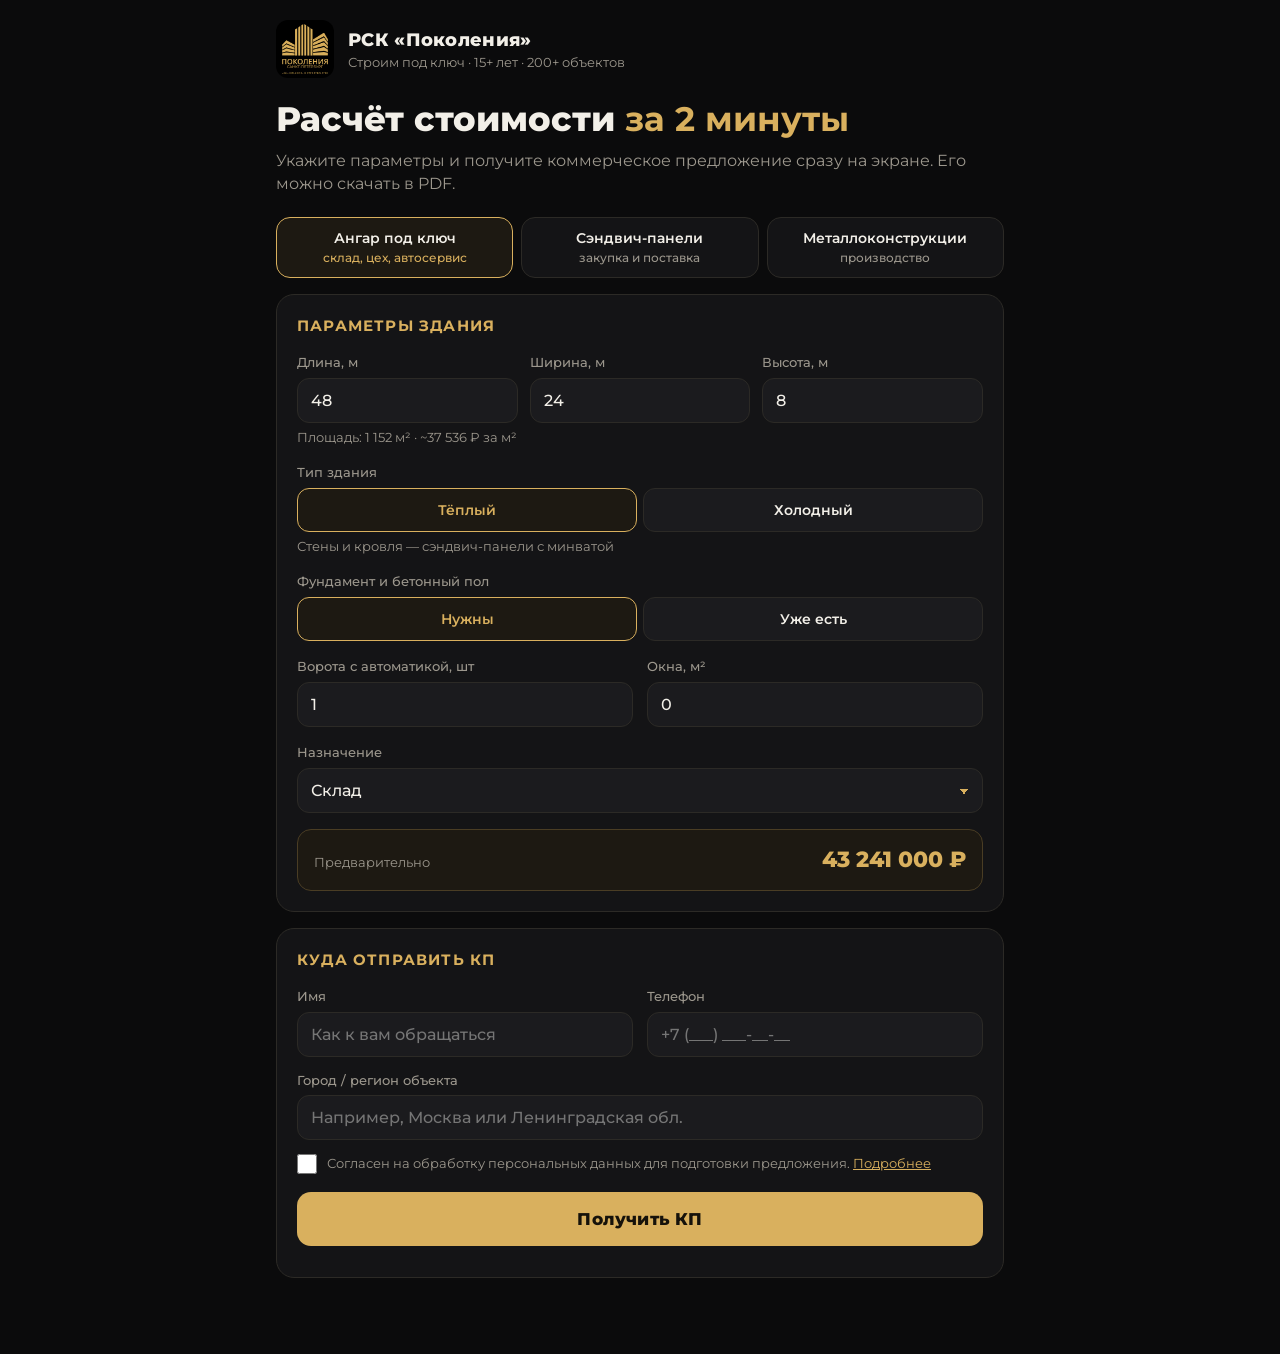
==== kp/index.html @ 0e351827 "Add instant quote calculator (hangars, sandwich panels, steel) with Google Sheets lead capture Co-Au" ====
<!doctype html>
<html lang="ru">
<head>
<meta charset="utf-8">
<meta name="viewport" content="width=device-width, initial-scale=1">
<title>Расчёт стоимости — РСК «Поколения»</title>
<meta name="description" content="Ангары под ключ, сэндвич-панели, металлоконструкции. Коммерческое предложение за 2 минуты.">
<link rel="preconnect" href="https://fonts.googleapis.com">
<link rel="preconnect" href="https://fonts.gstatic.com" crossorigin>
<link href="https://fonts.googleapis.com/css2?family=Montserrat:wght@400;500;600;700;800&display=swap" rel="stylesheet">
<script>
// ===== НАСТРОЙКИ =====
// Ссылка на веб-приложение Apps Script (…/exec). Цены ниже — запасные:
// основные берутся из листа «Цены» в Google Таблице, меняйте их там.
const SCRIPT_URL = '';

const COMPANY = {
  name: 'РСК «Поколения»',
  phone: '+7 981 908-22-97',
  phoneHref: 'tel:+79819082297',
  email: 'rsk-47@bk.ru',
  telegram: 'https://t.me/spbpokoleniya',
  instagram: 'https://instagram.com/prorab.artem'
};

// Запасные цены (если таблица недоступна). Ключи совпадают с листом «Цены».
const DEFAULT_PRICES = {
  // --- Ангар под ключ (основа — КП №192, склад 1440 м², Москва) ---
  angar_proekt_fix: 250000,        // проект: фиксированная часть, ₽
  angar_proekt_m2: 450,            // проект: за м² площади, ₽
  angar_fund_pol_m2: 11600,        // фундамент + плита пола 200 мм, ₽/м²
  angar_metall_t: 175000,          // металлокаркас: металл + изготовление + доставка, ₽/т
  angar_metall_kg_baza: 30,        // расход металла: база, кг/м²
  angar_metall_kg_prolet: 0.8,     // + кг/м² за каждый метр пролёта
  angar_metall_kg_vysota: 1.5,     // + кг/м² за каждый метр высоты выше 6 м
  angar_panel_stena_m2: 4100,      // стеновые сэндвич-панели 120 мм с фасонкой, ₽/м²
  angar_panel_krovlya_m2: 4500,    // кровельные сэндвич-панели 150 мм, водосток, снегозадержание, ₽/м²
  angar_proflist_m2: 1600,         // холодный ангар: профлист с фасонкой, ₽/м²
  angar_montazh_t: 70000,          // монтаж каркаса с техникой, ₽/т
  angar_montazh_panel_m2: 1700,    // монтаж сэндвич-панелей, ₽/м²
  angar_montazh_proflist_m2: 900,  // монтаж профлиста, ₽/м²
  angar_vorota_sht: 350000,        // секционные ворота 3×3,5 м с автоматикой, ₽/шт
  angar_okna_m2: 18000,            // окна ПВХ, ₽/м²
  // --- Сэндвич-панели (минвата), ₽/м² по толщине ---
  panel_50: 2700, panel_80: 2950, panel_100: 3150, panel_120: 3350,
  panel_150: 3700, panel_200: 4300, panel_250: 4900,
  panel_krovlya_dop: 350,          // надбавка за кровельную панель, ₽/м²
  panel_fason_proc: 12,            // фасонные элементы, % от суммы панелей
  // --- Металлоконструкции, ₽/т (металл + изготовление + грунт) ---
  mk_karkas: 165000, mk_fermy: 175000, mk_kolonny: 160000,
  mk_lestnicy: 230000, mk_navesy: 185000, mk_nestandart: 200000,
  mk_kmd_t: 9000,                  // разработка КМД, если нет чертежей, ₽/т
  mk_emal_t: 15000,                // грунт + эмаль, ₽/т
  mk_cink_t: 45000,                // горячее цинкование, ₽/т
  mk_montazh_t: 70000,             // монтаж, ₽/т
  // --- Общее ---
  kp_srok_dney: 10,                // сколько дней действует КП
  nds_tekst: 'Цены указаны без НДС'
};
</script>
<style>
:root{
  --bg:#0b0b0c; --card:#141416; --card2:#1b1b1e; --line:#2c2a26;
  --gold:#D9B05E; --gold2:#b8924a; --txt:#f2efe8; --mut:#9c978d; --err:#ff7b6b;
}
*{box-sizing:border-box}
html,body{margin:0}
body{background:var(--bg);color:var(--txt);font-family:Montserrat,system-ui,sans-serif;font-size:16px;line-height:1.45;-webkit-font-smoothing:antialiased}
.wrap{max-width:760px;margin:0 auto;padding:20px 16px 60px}
header{display:flex;align-items:center;gap:14px;margin-bottom:22px}
header img{width:58px;height:58px;border-radius:12px;object-fit:cover}
header .t1{font-weight:800;font-size:18px;letter-spacing:.3px}
header .t2{color:var(--mut);font-size:13px}
h1{font-size:clamp(24px,5.4vw,34px);line-height:1.15;margin:6px 0 10px;font-weight:800}
h1 b{color:var(--gold)}
.lead{color:var(--mut);margin:0 0 22px}
.tabs{display:grid;grid-template-columns:repeat(3,1fr);gap:8px;margin-bottom:16px}
.tab{background:var(--card);border:1.5px solid var(--line);color:var(--txt);border-radius:14px;padding:12px 8px;font:600 14px Montserrat,sans-serif;cursor:pointer;text-align:center;line-height:1.25}
.tab small{display:block;color:var(--mut);font-weight:500;font-size:11.5px;margin-top:3px}
.tab.on{border-color:var(--gold);background:#1d1912}
.tab.on small{color:var(--gold)}
.card{background:var(--card);border:1px solid var(--line);border-radius:18px;padding:20px;margin-bottom:16px}
.card h2{font-size:15px;text-transform:uppercase;letter-spacing:1.2px;color:var(--gold);margin:0 0 16px;font-weight:700}
.grid{display:grid;grid-template-columns:1fr 1fr;gap:14px}
.grid3{display:grid;grid-template-columns:1fr 1fr 1fr;gap:12px}
@media(max-width:560px){.grid{grid-template-columns:1fr}.grid3{grid-template-columns:1fr 1fr 1fr;gap:8px}.tab{font-size:13px;padding:10px 4px}}
label.f{display:block;font-size:13px;color:var(--mut);margin-bottom:6px;font-weight:500}
input[type=text],input[type=tel],input[type=number],select{width:100%;background:var(--card2);border:1.5px solid var(--line);color:var(--txt);border-radius:12px;padding:12px 13px;font:500 16px Montserrat,sans-serif;outline:none;-webkit-appearance:none;appearance:none}
select{background-image:linear-gradient(45deg,transparent 50%,var(--gold) 50%),linear-gradient(135deg,var(--gold) 50%,transparent 50%);background-position:calc(100% - 18px) 52%,calc(100% - 13px) 52%;background-size:5px 5px;background-repeat:no-repeat;padding-right:34px}
input:focus,select:focus{border-color:var(--gold)}
input.bad{border-color:var(--err)}
.seg{display:flex;gap:6px;flex-wrap:wrap}
.seg label{flex:1 1 0;min-width:0}
.seg input{display:none}
.seg span{display:block;text-align:center;padding:11px 6px;border-radius:12px;background:var(--card2);border:1.5px solid var(--line);font-size:14px;font-weight:600;cursor:pointer;white-space:nowrap}
.seg input:checked+span{border-color:var(--gold);color:var(--gold);background:#1d1912}
.hint{font-size:12.5px;color:var(--mut);margin-top:6px}
.live{display:flex;justify-content:space-between;align-items:baseline;gap:10px;background:#1d1912;border:1px solid #4a3d24;border-radius:14px;padding:14px 16px;margin-top:16px}
.live .l{color:var(--mut);font-size:13px}
.live .v{color:var(--gold);font-weight:800;font-size:22px;white-space:nowrap}
.check{display:flex;gap:10px;align-items:flex-start;font-size:13px;color:var(--mut);margin-top:14px;cursor:pointer}
.check input{width:20px;height:20px;accent-color:var(--gold);flex:none;margin:0}
.check a{color:var(--gold)}
.btn{display:block;width:100%;border:0;border-radius:14px;padding:17px;font:800 17px Montserrat,sans-serif;cursor:pointer;background:var(--gold);color:#16120a;margin-top:18px;letter-spacing:.2px}
.btn:active{transform:translateY(1px)}
.btn.ghost{background:transparent;color:var(--gold);border:1.5px solid var(--gold);font-size:15px;padding:14px}
.err{color:var(--err);font-size:13px;margin-top:10px;min-height:1px}
.hp{position:absolute;left:-5000px;opacity:0}
.policy{font-size:12.5px;color:var(--mut);background:var(--card2);border-radius:12px;padding:12px;margin-top:10px}
.hidden{display:none!important}

/* ---------- КП (документ) ---------- */
#result .actions{display:grid;grid-template-columns:1fr 1fr;gap:10px;margin:16px 0}
#result .actions .btn{margin:0}
.ok{background:#14201a;border:1px solid #2d5a3f;color:#bfe8cf;border-radius:14px;padding:14px 16px;font-size:14px;margin-bottom:16px}
.doc{background:#fff;color:#1b1b1b;border-radius:16px;padding:26px 24px;font-size:13.5px}
.doc .top{display:flex;justify-content:space-between;gap:12px;align-items:flex-start;border-bottom:3px solid var(--gold);padding-bottom:14px;margin-bottom:16px}
.doc .top img{width:52px;height:52px;border-radius:10px;object-fit:cover}
.doc .co{display:flex;gap:12px;align-items:center}
.doc .co b{font-size:16px}
.doc .co div div{font-size:12px;color:#666}
.doc .num{text-align:right;font-size:12px;color:#666}
.doc .num b{display:block;color:#1b1b1b;font-size:13px}
.doc h3{font-size:20px;margin:0 0 4px}
.doc .sub{color:#666;margin-bottom:14px}
.doc table{width:100%;border-collapse:collapse;margin:10px 0}
.doc th{text-align:left;font-size:11px;text-transform:uppercase;letter-spacing:.6px;color:#8a7240;border-bottom:1.5px solid #e4d6b5;padding:6px 4px}
.doc td{border-bottom:1px solid #eee;padding:8px 4px;vertical-align:top}
.doc td.n,.doc th.n{text-align:right;white-space:nowrap}
.doc .params td{border:0;padding:3px 4px}
.doc .params td:first-child{color:#777;width:46%}
.doc .total{display:flex;justify-content:space-between;align-items:baseline;gap:10px;background:#faf5ea;border:1px solid #ecdcb6;border-radius:12px;padding:14px 16px;margin:14px 0}
.doc .total b{font-size:22px;white-space:nowrap}
.doc .total span{color:#666}
.doc .small{font-size:12px;color:#666}
.doc ul{margin:6px 0 10px;padding-left:18px}
.doc .foot{border-top:1px solid #eee;margin-top:16px;padding-top:12px;font-size:12px;color:#555}
@media(max-width:560px){.doc{padding:18px 14px;font-size:12.5px}.doc .hide-m{display:none}}

@media print{
  @page{size:A4;margin:12mm}
  body{background:#fff}
  .wrap{padding:0;max-width:none}
  .noprint,header,#form,.ok,#result .actions{display:none!important}
  .doc{border-radius:0;padding:0;font-size:12px}
  .doc .hide-m{display:table-cell!important}
}
</style>
</head>
<body>
<div class="wrap">

<header class="noprint">
  <img src="logo.jpg" alt="">
  <div><div class="t1">РСК «Поколения»</div><div class="t2">Строим под ключ · 15+ лет · 200+ объектов</div></div>
</header>

<div id="form">
  <h1>Расчёт стоимости <b>за 2 минуты</b></h1>
  <p class="lead">Укажите параметры и получите коммерческое предложение сразу на экране. Его можно скачать в PDF.</p>

  <div class="tabs" role="tablist">
    <button class="tab on" data-t="angar">Ангар под ключ<small>склад, цех, автосервис</small></button>
    <button class="tab" data-t="panel">Сэндвич-панели<small>закупка и поставка</small></button>
    <button class="tab" data-t="mk">Металло&shy;конструкции<small>производство</small></button>
  </div>

  <!-- ===== АНГАР ===== -->
  <section class="card" data-pane="angar">
    <h2>Параметры здания</h2>
    <div class="grid3">
      <div><label class="f">Длина, м</label><input type="number" id="a_len" value="48" min="6" max="300" inputmode="decimal"></div>
      <div><label class="f">Ширина, м</label><input type="number" id="a_wid" value="24" min="6" max="60" inputmode="decimal"></div>
      <div><label class="f">Высота, м</label><input type="number" id="a_h" value="8" min="3" max="18" inputmode="decimal"></div>
    </div>
    <div class="hint" id="a_area_hint"></div>
    <div style="margin-top:16px"><label class="f">Тип здания</label>
      <div class="seg">
        <label><input type="radio" name="a_type" value="warm" checked><span>Тёплый</span></label>
        <label><input type="radio" name="a_type" value="cold"><span>Холодный</span></label>
      </div>
      <div class="hint" id="a_type_hint">Стены и кровля — сэндвич-панели с минватой</div>
    </div>
    <div style="margin-top:16px"><label class="f">Фундамент и бетонный пол</label>
      <div class="seg">
        <label><input type="radio" name="a_fund" value="1" checked><span>Нужны</span></label>
        <label><input type="radio" name="a_fund" value="0"><span>Уже есть</span></label>
      </div>
    </div>
    <div class="grid" style="margin-top:16px">
      <div><label class="f">Ворота с автоматикой, шт</label><input type="number" id="a_gates" value="1" min="0" max="30" inputmode="numeric"></div>
      <div><label class="f">Окна, м²</label><input type="number" id="a_win" value="0" min="0" max="2000" inputmode="numeric"></div>
    </div>
    <div style="margin-top:16px"><label class="f">Назначение</label>
      <select id="a_use"><option>Склад</option><option>Производство / цех</option><option>Автосервис</option><option>Торговый объект</option><option>Сельское хозяйство</option><option>Другое</option></select>
    </div>
    <div class="live"><span class="l">Предварительно</span><span class="v" id="a_live">—</span></div>
  </section>

  <!-- ===== ПАНЕЛИ ===== -->
  <section class="card hidden" data-pane="panel">
    <h2>Сэндвич-панели (минвата)</h2>
    <div><label class="f">Назначение</label>
      <div class="seg">
        <label><input type="radio" name="p_type" value="wall" checked><span>Стеновые</span></label>
        <label><input type="radio" name="p_type" value="roof"><span>Кровельные</span></label>
      </div>
    </div>
    <div class="grid" style="margin-top:16px">
      <div><label class="f">Толщина, мм</label>
        <select id="p_th"><option>50</option><option>80</option><option selected>100</option><option>120</option><option>150</option><option>200</option><option>250</option></select>
      </div>
      <div><label class="f">Площадь, м²</label><input type="number" id="p_area" value="500" min="10" max="100000" inputmode="numeric"></div>
    </div>
    <div style="margin-top:16px"><label class="f">Фасонные элементы (уголки, нащельники, отливы)</label>
      <div class="seg">
        <label><input type="radio" name="p_fason" value="1" checked><span>Нужны</span></label>
        <label><input type="radio" name="p_fason" value="0"><span>Не нужны</span></label>
      </div>
    </div>
    <div style="margin-top:16px"><label class="f">Монтаж</label>
      <div class="seg">
        <label><input type="radio" name="p_mont" value="0" checked><span>Только поставка</span></label>
        <label><input type="radio" name="p_mont" value="1"><span>С монтажом</span></label>
      </div>
    </div>
    <div class="hint">PIR, ППС, цвет по RAL и доставку уточним при звонке.</div>
    <div class="live"><span class="l">Предварительно</span><span class="v" id="p_live">—</span></div>
  </section>

  <!-- ===== МЕТАЛЛОКОНСТРУКЦИИ ===== -->
  <section class="card hidden" data-pane="mk">
    <h2>Металлоконструкции</h2>
    <div><label class="f">Что изготовить</label>
      <select id="m_kind">
        <option value="karkas">Каркас здания</option>
        <option value="fermy">Фермы и балки</option>
        <option value="kolonny">Колонны</option>
        <option value="lestnicy">Лестницы, площадки, ограждения</option>
        <option value="navesy">Навесы, козырьки</option>
        <option value="nestandart">Нестандартные конструкции</option>
      </select>
    </div>
    <div class="grid" style="margin-top:16px">
      <div><label class="f">Масса, тонн</label><input type="number" id="m_t" value="10" min="0.1" max="5000" step="0.1" inputmode="decimal"><div class="hint">Не знаете точно — укажите примерно</div></div>
      <div><label class="f">Чертежи КМ/КМД</label>
        <select id="m_kmd"><option value="1">Есть</option><option value="0">Нет, нужно разработать</option></select>
      </div>
    </div>
    <div style="margin-top:16px"><label class="f">Защитное покрытие</label>
      <div class="seg">
        <label><input type="radio" name="m_cov" value="grunt" checked><span>Грунт</span></label>
        <label><input type="radio" name="m_cov" value="emal"><span>Грунт + эмаль</span></label>
        <label><input type="radio" name="m_cov" value="cink"><span>Цинкование</span></label>
      </div>
    </div>
    <div style="margin-top:16px"><label class="f">Монтаж</label>
      <div class="seg">
        <label><input type="radio" name="m_mont" value="0" checked><span>Без монтажа</span></label>
        <label><input type="radio" name="m_mont" value="1"><span>С монтажом</span></label>
      </div>
    </div>
    <div class="live"><span class="l">Предварительно</span><span class="v" id="m_live">—</span></div>
  </section>

  <!-- ===== КОНТАКТЫ ===== -->
  <section class="card">
    <h2>Куда отправить КП</h2>
    <div class="grid">
      <div><label class="f">Имя</label><input type="text" id="c_name" autocomplete="name" maxlength="60" placeholder="Как к вам обращаться"></div>
      <div><label class="f">Телефон</label><input type="tel" id="c_phone" autocomplete="tel" placeholder="+7 (___) ___-__-__"></div>
    </div>
    <div style="margin-top:14px"><label class="f">Город / регион объекта</label><input type="text" id="c_city" maxlength="80" placeholder="Например, Москва или Ленинградская обл."></div>
    <input type="text" id="c_site" class="hp" tabindex="-1" autocomplete="off" aria-hidden="true">
    <label class="check"><input type="checkbox" id="c_agree"><span>Согласен на обработку персональных данных для подготовки предложения. <a href="#" id="pol_link">Подробнее</a></span></label>
    <div class="policy hidden" id="policy">Имя, телефон и город нужны только для того, чтобы подготовить предложение и связаться с вами по нему. Данные не передаются третьим лицам. Отозвать согласие можно письмом на <span class="em"></span>.</div>
    <button class="btn" id="go">Получить КП</button>
    <div class="err" id="err"></div>
  </section>
</div>

<!-- ===== РЕЗУЛЬТАТ ===== -->
<div id="result" class="hidden">
  <div class="ok noprint">Готово! Коммерческое предложение ниже. Инженер позвонит вам, чтобы уточнить детали и зафиксировать цену.</div>
  <div class="actions noprint">
    <button class="btn" id="pdf">Скачать PDF</button>
    <a class="btn ghost" id="tg" target="_blank" rel="noopener" style="text-align:center;text-decoration:none">Написать в Telegram</a>
  </div>
  <div class="doc" id="doc"></div>
  <div class="actions noprint">
    <a class="btn ghost" id="call" style="text-align:center;text-decoration:none">Позвонить</a>
    <button class="btn ghost" id="again">Новый расчёт</button>
  </div>
</div>

</div>
<script>
(function(){
const P = Object.assign({}, DEFAULT_PRICES);
const $ = id => document.getElementById(id);
const num = (id, def) => { const v = parseFloat(String($(id).value).replace(',', '.')); return isFinite(v) ? v : def; };
const radio = n => (document.querySelector('input[name="'+n+'"]:checked')||{}).value;
const clamp = (v,a,b) => Math.min(b, Math.max(a, v));
const rub = v => Math.round(v).toLocaleString('ru-RU').replace(/,/g,' ') + ' ₽';
const fmt = (v,d) => Number(v.toFixed(d||0)).toLocaleString('ru-RU');
const esc = s => String(s).replace(/[&<>"']/g, c => ({'&':'&amp;','<':'&lt;','>':'&gt;','"':'&quot;',"'":'&#39;'}[c]));
const src = (new URLSearchParams(location.search).get('src') || (document.referrer ? 'сайт' : 'прямой заход')).slice(0,40);

document.querySelectorAll('.em').forEach(e => e.textContent = COMPANY.email);
$('tg').href = COMPANY.telegram; $('call').href = COMPANY.phoneHref;
$('call').textContent = 'Позвонить ' + COMPANY.phone;

// Цены из Google Таблицы
if (SCRIPT_URL) {
  fetch(SCRIPT_URL + '?action=prices').then(r => r.json()).then(j => {
    if (j && j.prices) for (const k in j.prices) if (k in P && j.prices[k] !== '' && j.prices[k] !== null) {
      P[k] = typeof DEFAULT_PRICES[k] === 'number' ? Number(j.prices[k]) : String(j.prices[k]);
    }
    update();
  }).catch(() => {});
}

// ---------- Расчёты ----------
function calcAngar(){
  const L = clamp(num('a_len',48),6,300), W = clamp(num('a_wid',24),6,60), H = clamp(num('a_h',8),3,18);
  const warm = radio('a_type') === 'warm', fund = radio('a_fund') === '1';
  const gates = clamp(Math.round(num('a_gates',0)),0,30), win = clamp(num('a_win',0),0,2000);
  const S = L*W;
  const roof = S*1.005;                       // двускатная кровля, уклон 10%
  const wall = 2*(L+W)*H + 0.05*W*W;          // стены + фронтоны
  const kg = P.angar_metall_kg_baza + P.angar_metall_kg_prolet*W + P.angar_metall_kg_vysota*Math.max(0,H-6);
  const t = S*kg/1000;
  const it = [];
  it.push(['Проектирование: КМ, КМД, КЖ, расчёт нагрузок под регион', 1, 'компл', P.angar_proekt_fix + P.angar_proekt_m2*S]);
  if (fund) it.push(['Фундамент (монолитный ростверк) и плита пола 200 мм, двойное армирование', S, 'м²', P.angar_fund_pol_m2]);
  it.push(['Металлокаркас: металл, изготовление по КМД, доставка', t, 'т', P.angar_metall_t]);
  if (warm) {
    it.push(['Стеновые сэндвич-панели 120 мм (минвата) с фасонными элементами', wall, 'м²', P.angar_panel_stena_m2]);
    it.push(['Кровельные сэндвич-панели 150 мм, водосток, снегозадержатели', roof, 'м²', P.angar_panel_krovlya_m2]);
  } else {
    it.push(['Стены: профлист с фасонными элементами', wall, 'м²', P.angar_proflist_m2]);
    it.push(['Кровля: профлист, водосток, снегозадержатели', roof, 'м²', P.angar_proflist_m2]);
  }
  if (gates) it.push(['Секционные ворота 3×3,5 м с автоматикой', gates, 'шт', P.angar_vorota_sht]);
  if (win) it.push(['Окна ПВХ', win, 'м²', P.angar_okna_m2]);
  it.push(['Монтаж каркаса с краном и техникой', t, 'т', P.angar_montazh_t]);
  it.push([warm ? 'Монтаж сэндвич-панелей и фасонных элементов' : 'Монтаж профлиста и фасонных элементов', wall+roof, 'м²', warm ? P.angar_montazh_panel_m2 : P.angar_montazh_proflist_m2]);
  return {
    kind: 'Ангар под ключ',
    title: (warm?'Тёплый':'Холодный') + ' ' + $('a_use').value.toLowerCase().replace('производство / цех','цех') + ' ' + fmt(S) + ' м²',
    params: [['Размеры (Д × Ш × В)', fmt(L,1)+' × '+fmt(W,1)+' × '+fmt(H,1)+' м'], ['Площадь', fmt(S)+' м²'],
             ['Тип', warm ? 'тёплый, сэндвич-панели' : 'холодный, профлист'], ['Фундамент и пол', fund ? 'входят' : 'есть у заказчика'],
             ['Назначение', $('a_use').value]],
    items: it, area: S,
    notes: ['Гарантия на работы — 24 месяца.'],
    excluded: ['топпинг пола, сваи (если нужны по геологии)', 'инженерные системы: отопление, вентиляция, электрика, водопровод', 'огнезащита, двери, подключение к сетям, благоустройство', 'доставка за пределы Москвы, Санкт-Петербурга и их областей']
  };
}
function calcPanel(){
  const roof = radio('p_type') === 'roof', th = $('p_th').value, A = clamp(num('p_area',500),10,100000);
  const fason = radio('p_fason') === '1', mont = radio('p_mont') === '1';
  const price = (P['panel_'+th] || 0) + (roof ? P.panel_krovlya_dop : 0);
  const it = [[(roof?'Кровельные':'Стеновые')+' сэндвич-панели '+th+' мм, минвата', A, 'м²', price]];
  if (fason) it.push(['Фасонные элементы (уголки, нащельники, отливы)', 1, 'компл', A*price*P.panel_fason_proc/100]);
  if (mont) it.push(['Монтаж панелей и фасонных элементов', A, 'м²', P.angar_montazh_panel_m2]);
  return {
    kind: 'Сэндвич-панели',
    title: (roof?'Кровельные':'Стеновые')+' сэндвич-панели '+th+' мм — '+fmt(A)+' м²',
    params: [['Тип', (roof?'кровельные':'стеновые')+', минеральная вата'], ['Толщина', th+' мм'], ['Площадь', fmt(A)+' м²'], ['Фасонные элементы', fason?'нужны':'не нужны'], ['Монтаж', mont?'нужен':'только поставка']],
    items: it, area: 0,
    notes: ['Цвет по RAL, PIR- и ППС-панели — по запросу.'],
    excluded: ['доставка (считаем по адресу объекта)', 'крепёж и уплотнители — по спецификации']
  };
}
function calcMk(){
  const kind = $('m_kind').value, kindName = $('m_kind').selectedOptions[0].text;
  const T = clamp(num('m_t',10),0.1,5000), kmd = $('m_kmd').value === '1', cov = radio('m_cov'), mont = radio('m_mont') === '1';
  const it = [[kindName+': металл, изготовление, грунтовка', T, 'т', P['mk_'+kind]]];
  if (!kmd) it.push(['Разработка чертежей КМД', T, 'т', P.mk_kmd_t]);
  if (cov === 'emal') it.push(['Окраска эмалью по грунту', T, 'т', P.mk_emal_t]);
  if (cov === 'cink') it.push(['Горячее цинкование', T, 'т', P.mk_cink_t]);
  if (mont) it.push(['Монтаж металлоконструкций', T, 'т', P.mk_montazh_t]);
  const covName = {grunt:'грунт', emal:'грунт + эмаль', cink:'горячее цинкование'}[cov];
  return {
    kind: 'Металлоконструкции',
    title: kindName + ' — ' + fmt(T,1) + ' т',
    params: [['Изделие', kindName], ['Масса', fmt(T,1)+' т'], ['Чертежи КМ/КМД', kmd?'есть':'разрабатываем мы'], ['Покрытие', covName], ['Монтаж', mont?'нужен':'не нужен']],
    items: it, area: 0,
    notes: ['Итоговая масса уточняется по чертежам КМД.'],
    excluded: ['доставка (считаем по адресу объекта)']
  };
}
const CALC = {angar: calcAngar, panel: calcPanel, mk: calcMk};
let tab = 'angar';
function result(){
  const r = CALC[tab]();
  r.items = r.items.map(([n,q,u,p]) => [n,q,u,p,q*p]);
  r.total = Math.round(r.items.reduce((s,i) => s+i[4], 0)/1000)*1000;
  return r;
}
function update(){
  const r = result();
  $({angar:'a_live',panel:'p_live',mk:'m_live'}[tab]).textContent = rub(r.total);
  if (tab === 'angar') $('a_area_hint').textContent = 'Площадь: ' + fmt(r.area) + ' м² · ~' + rub(r.total/r.area) + ' за м²';
  $('a_type_hint').textContent = radio('a_type') === 'warm' ? 'Стены и кровля — сэндвич-панели с минватой' : 'Стены и кровля — профлист, без утепления';
}
document.querySelectorAll('.tab').forEach(b => b.addEventListener('click', () => {
  tab = b.dataset.t;
  document.querySelectorAll('.tab').forEach(x => x.classList.toggle('on', x === b));
  document.querySelectorAll('[data-pane]').forEach(x => x.classList.toggle('hidden', x.dataset.pane !== tab));
  update();
}));
document.querySelectorAll('[data-pane] input,[data-pane] select').forEach(e => { e.addEventListener('input', update); e.addEventListener('change', update); });
$('pol_link').addEventListener('click', e => { e.preventDefault(); $('policy').classList.toggle('hidden'); });

// ---------- Телефон ----------
const phone = $('c_phone');
function digits(){ let d = phone.value.replace(/\D/g,''); if (d[0]==='8') d='7'+d.slice(1); if (d && d[0]!=='7') d='7'+d; return d.slice(0,11); }
phone.addEventListener('input', () => {
  const d = digits(); if (!d) { phone.value=''; return; }
  let s = '+7'; const r = d.slice(1);
  if (r.length) s += ' (' + r.slice(0,3); if (r.length>=3) s += ')';
  if (r.length>3) s += ' ' + r.slice(3,6); if (r.length>6) s += '-' + r.slice(6,8); if (r.length>8) s += '-' + r.slice(8,10);
  phone.value = s; phone.classList.remove('bad');
});
$('c_name').addEventListener('input', e => e.target.classList.remove('bad'));

// ---------- КП ----------
function kpNumber(){
  const d = new Date(), p = n => String(n).padStart(2,'0');
  return String(d.getFullYear()).slice(2)+p(d.getMonth()+1)+p(d.getDate())+'-'+Math.floor(1000+Math.random()*9000);
}
function renderDoc(r, c, no){
  const d = new Date(), until = new Date(d.getTime() + P.kp_srok_dney*864e5);
  const ds = x => x.toLocaleDateString('ru-RU');
  const rows = r.items.map((i,k) => '<tr><td>'+(k+1)+'. '+esc(i[0])+'</td><td class="n hide-m">'+fmt(i[1], i[2]==='т'?1:0)+' '+i[2]+'</td><td class="n hide-m">'+rub(i[3])+'</td><td class="n">'+rub(i[4])+'</td></tr>').join('');
  return '<div class="top"><div class="co"><img src="logo.jpg" alt=""><div><b>'+esc(COMPANY.name)+'</b><div>'+esc(COMPANY.phone)+' · '+esc(COMPANY.email)+'</div></div></div>'
   + '<div class="num"><b>КП № '+no+'</b>от '+ds(d)+'<br>действует до '+ds(until)+'</div></div>'
   + '<h3>Коммерческое предложение</h3><div class="sub">'+esc(r.kind)+': '+esc(r.title)+'. Для: '+esc(c.name)+(c.city?', '+esc(c.city):'')+'</div>'
   + '<table class="params">'+r.params.map(p => '<tr><td>'+esc(p[0])+'</td><td>'+esc(p[1])+'</td></tr>').join('')+'</table>'
   + '<table><thead><tr><th>Состав работ и материалов</th><th class="n hide-m">Кол-во</th><th class="n hide-m">Цена</th><th class="n">Сумма</th></tr></thead><tbody>'+rows+'</tbody></table>'
   + '<div class="total"><span>Итого'+(r.area?' · ~'+rub(r.total/r.area)+' за м²':'')+'</span><b>'+rub(r.total)+'</b></div>'
   + '<div class="small">'+esc(P.nds_tekst)+'. '+r.notes.map(esc).join(' ')+'</div>'
   + '<p class="small" style="margin-top:12px"><b>Не входит в расчёт:</b></p><ul class="small">'+r.excluded.map(x => '<li>'+esc(x)+'</li>').join('')+'</ul>'
   + '<div class="foot">Расчёт предварительный и сделан по введённым параметрам. Точную цену фиксируем в договоре после уточнения ТЗ и участка. Вопросы: '+esc(COMPANY.phone)+', Telegram '+esc(COMPANY.telegram.replace('https://',''))+'.</div>';
}
function kpText(r){
  return r.kind+': '+r.title+'\n'+r.params.map(p => p[0]+': '+p[1]).join('; ')+'\n'
    + r.items.map((i,k) => (k+1)+'. '+i[0]+' — '+fmt(i[1], i[2]==='т'?1:0)+' '+i[2]+' × '+rub(i[3])+' = '+rub(i[4])).join('\n')
    + '\nИТОГО: '+rub(r.total)+(r.area?' (~'+rub(r.total/r.area)+'/м²)':'')+'. '+P.nds_tekst;
}

let sent = false;
$('go').addEventListener('click', () => {
  const name = $('c_name').value.trim(), d = digits(), city = $('c_city').value.trim();
  let e = '';
  if (name.length < 2) { $('c_name').classList.add('bad'); e = 'Укажите имя.'; }
  if (d.length !== 11) { phone.classList.add('bad'); e = e ? 'Укажите имя и телефон.' : 'Проверьте номер телефона: нужно 10 цифр после +7.'; }
  if (!e && !$('c_agree').checked) e = 'Нужно согласие на обработку данных.';
  $('err').textContent = e; if (e) return;

  const r = result(), no = kpNumber(), c = {name, city};
  $('doc').innerHTML = renderDoc(r, c, no);
  document.title = 'КП ' + no + ' — ' + COMPANY.name;
  $('form').classList.add('hidden'); $('result').classList.remove('hidden');
  window.scrollTo({top:0, behavior:'smooth'});

  if ($('c_site').value || sent) return;            // бот или повторная отправка
  sent = true;
  const payload = {kp: no, name, phone: '+'+d, city, kind: r.kind, title: r.title,
    params: r.params.map(p => p[0]+': '+p[1]).join('; '), total: r.total,
    perM2: r.area ? Math.round(r.total/r.area) : '', text: kpText(r), src};
  if (!SCRIPT_URL) { console.warn('SCRIPT_URL не задан — заявка не отправлена', payload); return; }
  fetch(SCRIPT_URL, {method:'POST', mode:'no-cors', keepalive:true, headers:{'Content-Type':'text/plain;charset=utf-8'}, body: JSON.stringify(payload)}).catch(() => {});
});
$('pdf').addEventListener('click', () => window.print());
$('again').addEventListener('click', () => { sent = false; $('result').classList.add('hidden'); $('form').classList.remove('hidden'); document.title = 'Расчёт стоимости — ' + COMPANY.name; });

update();
})();
</script>
</body>
</html>
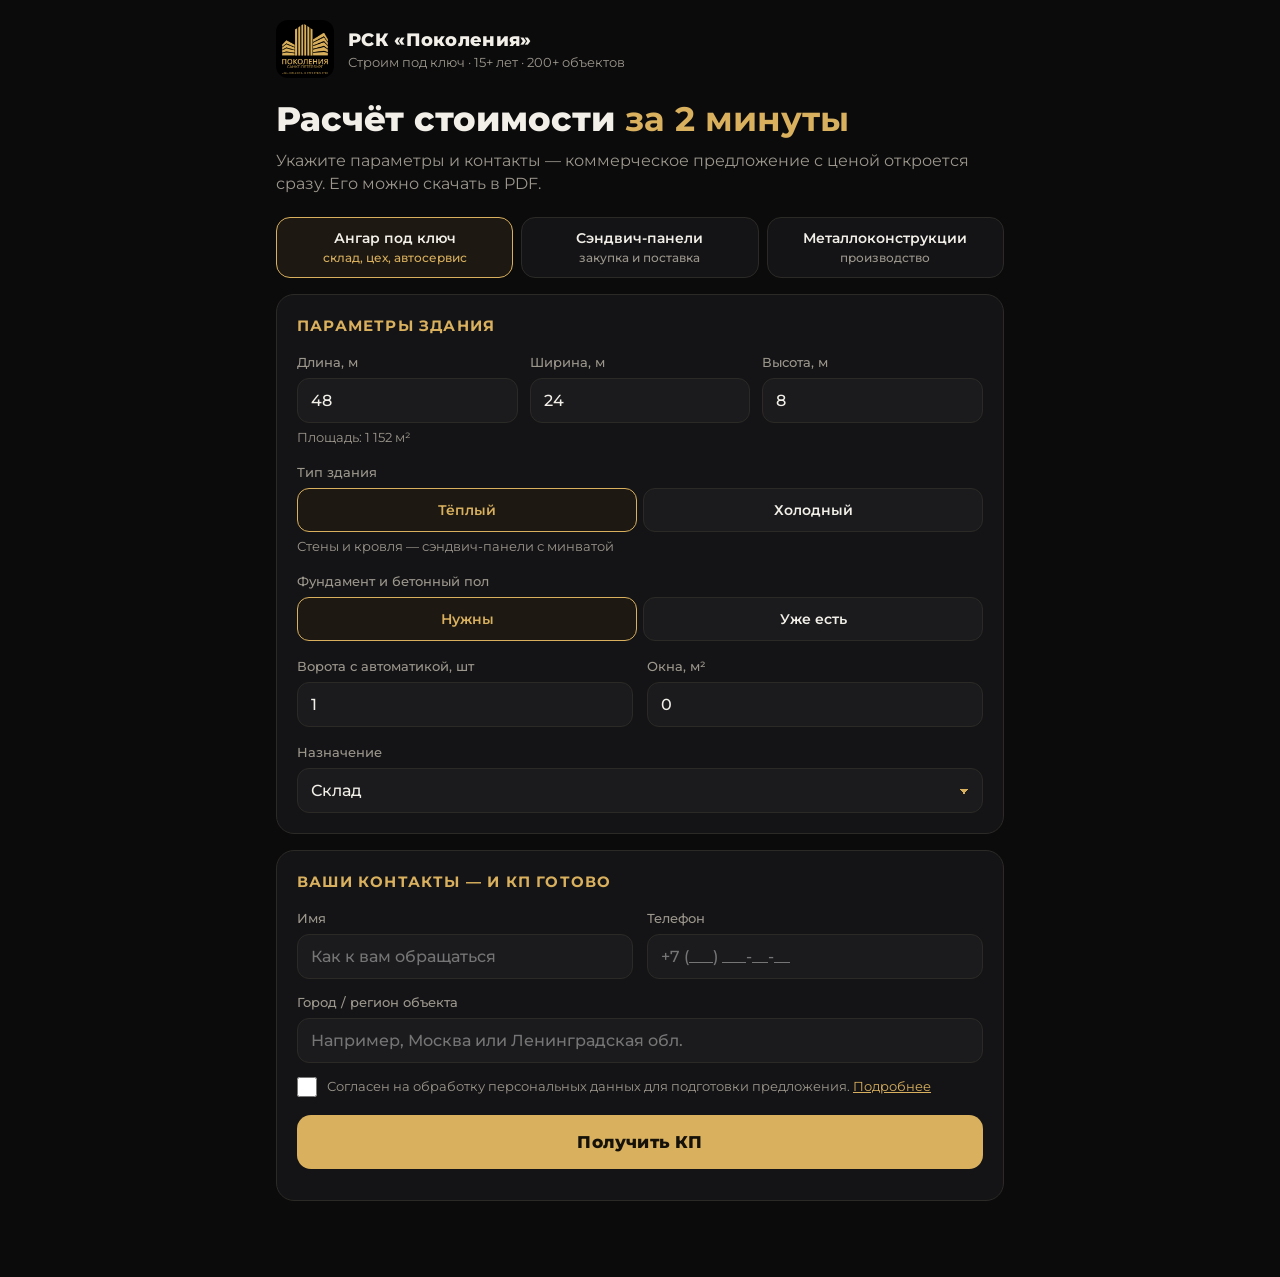
==== commit 45a0d9db: "Quote calculator: hide price until client leaves contacts Co-Authored-By: Claude Opus 5.5 <noreply@a" ====
--- a/kp/index.html
+++ b/kp/index.html
@@ -25,7 +25,7 @@
 
 // Запасные цены (если таблица недоступна). Ключи совпадают с листом «Цены».
 const DEFAULT_PRICES = {
-  // --- Ангар под ключ (основа — КП №192, склад 1440 м², Москва) ---
+  // --- Ангар под ключ: ставки для формул (площадь, стены, кровля, тоннаж считаются по размерам) ---
   angar_proekt_fix: 250000,        // проект: фиксированная часть, ₽
   angar_proekt_m2: 450,            // проект: за м² площади, ₽
   angar_fund_pol_m2: 11600,        // фундамент + плита пола 200 мм, ₽/м²
@@ -157,7 +157,7 @@
 
 <div id="form">
   <h1>Расчёт стоимости <b>за 2 минуты</b></h1>
-  <p class="lead">Укажите параметры и получите коммерческое предложение сразу на экране. Его можно скачать в PDF.</p>
+  <p class="lead">Укажите параметры и контакты — коммерческое предложение с ценой откроется сразу. Его можно скачать в PDF.</p>
 
   <div class="tabs" role="tablist">
     <button class="tab on" data-t="angar">Ангар под ключ<small>склад, цех, автосервис</small></button>
@@ -194,7 +194,6 @@
     <div style="margin-top:16px"><label class="f">Назначение</label>
       <select id="a_use"><option>Склад</option><option>Производство / цех</option><option>Автосервис</option><option>Торговый объект</option><option>Сельское хозяйство</option><option>Другое</option></select>
     </div>
-    <div class="live"><span class="l">Предварительно</span><span class="v" id="a_live">—</span></div>
   </section>
 
   <!-- ===== ПАНЕЛИ ===== -->
@@ -225,7 +224,6 @@
       </div>
     </div>
     <div class="hint">PIR, ППС, цвет по RAL и доставку уточним при звонке.</div>
-    <div class="live"><span class="l">Предварительно</span><span class="v" id="p_live">—</span></div>
   </section>
 
   <!-- ===== МЕТАЛЛОКОНСТРУКЦИИ ===== -->
@@ -260,12 +258,11 @@
         <label><input type="radio" name="m_mont" value="1"><span>С монтажом</span></label>
       </div>
     </div>
-    <div class="live"><span class="l">Предварительно</span><span class="v" id="m_live">—</span></div>
   </section>
 
   <!-- ===== КОНТАКТЫ ===== -->
   <section class="card">
-    <h2>Куда отправить КП</h2>
+    <h2>Ваши контакты — и КП готово</h2>
     <div class="grid">
       <div><label class="f">Имя</label><input type="text" id="c_name" autocomplete="name" maxlength="60" placeholder="Как к вам обращаться"></div>
       <div><label class="f">Телефон</label><input type="tel" id="c_phone" autocomplete="tel" placeholder="+7 (___) ___-__-__"></div>
@@ -281,7 +278,7 @@
 
 <!-- ===== РЕЗУЛЬТАТ ===== -->
 <div id="result" class="hidden">
-  <div class="ok noprint">Готово! Коммерческое предложение ниже. Инженер позвонит вам, чтобы уточнить детали и зафиксировать цену.</div>
+  <div class="ok noprint">Готово! Предварительное коммерческое предложение ниже. Инженер позвонит вам, чтобы уточнить детали.</div>
   <div class="actions noprint">
     <button class="btn" id="pdf">Скачать PDF</button>
     <a class="btn ghost" id="tg" target="_blank" rel="noopener" style="text-align:center;text-decoration:none">Написать в Telegram</a>
@@ -400,8 +397,7 @@
 }
 function update(){
   const r = result();
-  $({angar:'a_live',panel:'p_live',mk:'m_live'}[tab]).textContent = rub(r.total);
-  if (tab === 'angar') $('a_area_hint').textContent = 'Площадь: ' + fmt(r.area) + ' м² · ~' + rub(r.total/r.area) + ' за м²';
+  if (tab === 'angar') $('a_area_hint').textContent = 'Площадь: ' + fmt(r.area) + ' м²';
   $('a_type_hint').textContent = radio('a_type') === 'warm' ? 'Стены и кровля — сэндвич-панели с минватой' : 'Стены и кровля — профлист, без утепления';
 }
 document.querySelectorAll('.tab').forEach(b => b.addEventListener('click', () => {
@@ -436,13 +432,13 @@
   const rows = r.items.map((i,k) => '<tr><td>'+(k+1)+'. '+esc(i[0])+'</td><td class="n hide-m">'+fmt(i[1], i[2]==='т'?1:0)+' '+i[2]+'</td><td class="n hide-m">'+rub(i[3])+'</td><td class="n">'+rub(i[4])+'</td></tr>').join('');
   return '<div class="top"><div class="co"><img src="logo.jpg" alt=""><div><b>'+esc(COMPANY.name)+'</b><div>'+esc(COMPANY.phone)+' · '+esc(COMPANY.email)+'</div></div></div>'
    + '<div class="num"><b>КП № '+no+'</b>от '+ds(d)+'<br>действует до '+ds(until)+'</div></div>'
-   + '<h3>Коммерческое предложение</h3><div class="sub">'+esc(r.kind)+': '+esc(r.title)+'. Для: '+esc(c.name)+(c.city?', '+esc(c.city):'')+'</div>'
+   + '<h3>Коммерческое предложение</h3><div class="small" style="color:#8a7240;font-weight:700;text-transform:uppercase;letter-spacing:.6px;margin-bottom:6px">Предварительный расчёт</div><div class="sub">'+esc(r.kind)+': '+esc(r.title)+'. Для: '+esc(c.name)+(c.city?', '+esc(c.city):'')+'</div>'
    + '<table class="params">'+r.params.map(p => '<tr><td>'+esc(p[0])+'</td><td>'+esc(p[1])+'</td></tr>').join('')+'</table>'
    + '<table><thead><tr><th>Состав работ и материалов</th><th class="n hide-m">Кол-во</th><th class="n hide-m">Цена</th><th class="n">Сумма</th></tr></thead><tbody>'+rows+'</tbody></table>'
    + '<div class="total"><span>Итого'+(r.area?' · ~'+rub(r.total/r.area)+' за м²':'')+'</span><b>'+rub(r.total)+'</b></div>'
    + '<div class="small">'+esc(P.nds_tekst)+'. '+r.notes.map(esc).join(' ')+'</div>'
    + '<p class="small" style="margin-top:12px"><b>Не входит в расчёт:</b></p><ul class="small">'+r.excluded.map(x => '<li>'+esc(x)+'</li>').join('')+'</ul>'
-   + '<div class="foot">Расчёт предварительный и сделан по введённым параметрам. Точную цену фиксируем в договоре после уточнения ТЗ и участка. Вопросы: '+esc(COMPANY.phone)+', Telegram '+esc(COMPANY.telegram.replace('https://',''))+'.</div>';
+   + '<div class="foot">Расчёт предварительный: сделан автоматически по введённым параметрам. Окончательная цена — в договоре после уточнения ТЗ и участка. Вопросы: '+esc(COMPANY.phone)+', Telegram '+esc(COMPANY.telegram.replace('https://',''))+'.</div>';
 }
 function kpText(r){
   return r.kind+': '+r.title+'\n'+r.params.map(p => p[0]+': '+p[1]).join('; ')+'\n'
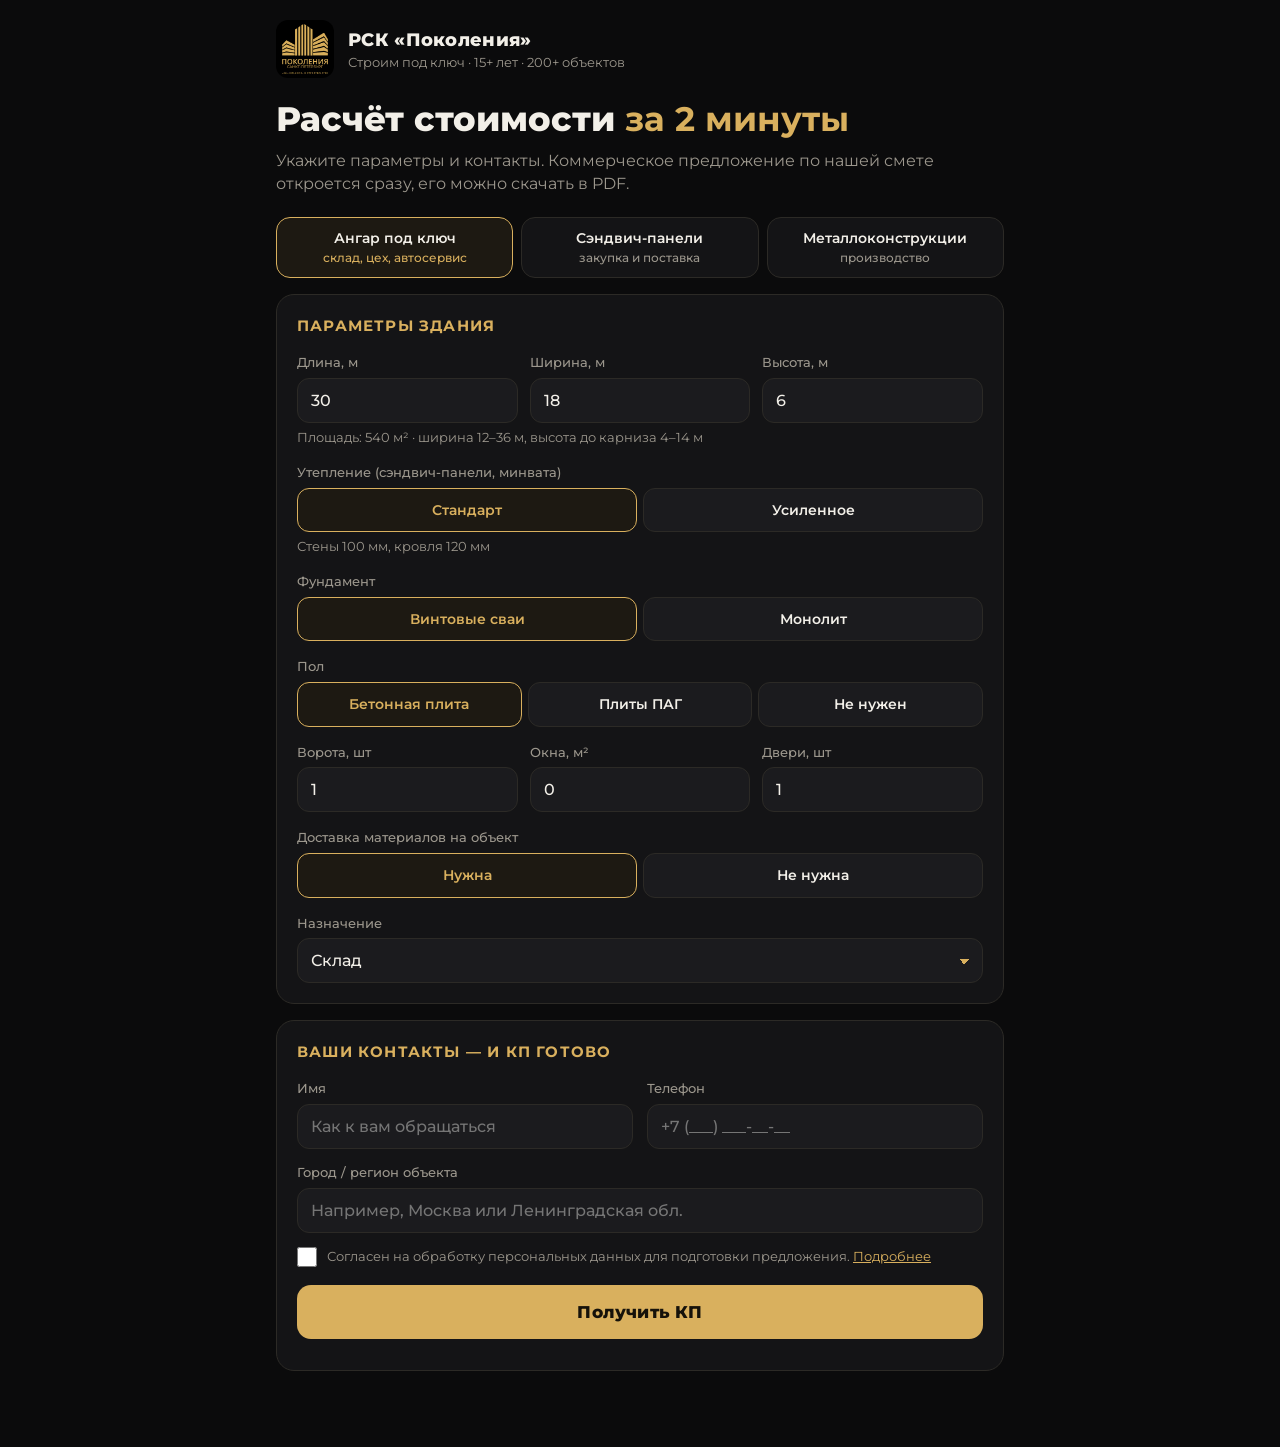
==== commit c80f57be: "Quote calculator: compute via owner's spreadsheet in Google Sheets The page no longer holds prices o" ====
--- a/kp/index.html
+++ b/kp/index.html
@@ -10,8 +10,8 @@
 <link href="https://fonts.googleapis.com/css2?family=Montserrat:wght@400;500;600;700;800&display=swap" rel="stylesheet">
 <script>
 // ===== НАСТРОЙКИ =====
-// Ссылка на веб-приложение Apps Script (…/exec). Цены ниже — запасные:
-// основные берутся из листа «Цены» в Google Таблице, меняйте их там.
+// Ссылка на веб-приложение Apps Script (…/exec) из таблицы с калькулятором.
+// Все цены и формулы — в самой таблице (листы «Справочник», «Смета»), не здесь.
 const SCRIPT_URL = '';
 
 const COMPANY = {
@@ -19,43 +19,7 @@
   phone: '+7 981 908-22-97',
   phoneHref: 'tel:+79819082297',
   email: 'rsk-47@bk.ru',
-  telegram: 'https://t.me/spbpokoleniya',
-  instagram: 'https://instagram.com/prorab.artem'
-};
-
-// Запасные цены (если таблица недоступна). Ключи совпадают с листом «Цены».
-const DEFAULT_PRICES = {
-  // --- Ангар под ключ: ставки для формул (площадь, стены, кровля, тоннаж считаются по размерам) ---
-  angar_proekt_fix: 250000,        // проект: фиксированная часть, ₽
-  angar_proekt_m2: 450,            // проект: за м² площади, ₽
-  angar_fund_pol_m2: 11600,        // фундамент + плита пола 200 мм, ₽/м²
-  angar_metall_t: 175000,          // металлокаркас: металл + изготовление + доставка, ₽/т
-  angar_metall_kg_baza: 30,        // расход металла: база, кг/м²
-  angar_metall_kg_prolet: 0.8,     // + кг/м² за каждый метр пролёта
-  angar_metall_kg_vysota: 1.5,     // + кг/м² за каждый метр высоты выше 6 м
-  angar_panel_stena_m2: 4100,      // стеновые сэндвич-панели 120 мм с фасонкой, ₽/м²
-  angar_panel_krovlya_m2: 4500,    // кровельные сэндвич-панели 150 мм, водосток, снегозадержание, ₽/м²
-  angar_proflist_m2: 1600,         // холодный ангар: профлист с фасонкой, ₽/м²
-  angar_montazh_t: 70000,          // монтаж каркаса с техникой, ₽/т
-  angar_montazh_panel_m2: 1700,    // монтаж сэндвич-панелей, ₽/м²
-  angar_montazh_proflist_m2: 900,  // монтаж профлиста, ₽/м²
-  angar_vorota_sht: 350000,        // секционные ворота 3×3,5 м с автоматикой, ₽/шт
-  angar_okna_m2: 18000,            // окна ПВХ, ₽/м²
-  // --- Сэндвич-панели (минвата), ₽/м² по толщине ---
-  panel_50: 2700, panel_80: 2950, panel_100: 3150, panel_120: 3350,
-  panel_150: 3700, panel_200: 4300, panel_250: 4900,
-  panel_krovlya_dop: 350,          // надбавка за кровельную панель, ₽/м²
-  panel_fason_proc: 12,            // фасонные элементы, % от суммы панелей
-  // --- Металлоконструкции, ₽/т (металл + изготовление + грунт) ---
-  mk_karkas: 165000, mk_fermy: 175000, mk_kolonny: 160000,
-  mk_lestnicy: 230000, mk_navesy: 185000, mk_nestandart: 200000,
-  mk_kmd_t: 9000,                  // разработка КМД, если нет чертежей, ₽/т
-  mk_emal_t: 15000,                // грунт + эмаль, ₽/т
-  mk_cink_t: 45000,                // горячее цинкование, ₽/т
-  mk_montazh_t: 70000,             // монтаж, ₽/т
-  // --- Общее ---
-  kp_srok_dney: 10,                // сколько дней действует КП
-  nds_tekst: 'Цены указаны без НДС'
+  telegram: 'https://t.me/spbpokoleniya'
 };
 </script>
 <style>
@@ -145,6 +109,12 @@
   .doc{border-radius:0;padding:0;font-size:12px}
   .doc .hide-m{display:table-cell!important}
 }
+.load{display:flex;gap:12px;align-items:center;justify-content:center;color:var(--mut);font-size:14px;margin-top:14px}
+.load i{width:18px;height:18px;border:2.5px solid var(--line);border-top-color:var(--gold);border-radius:50%;animation:sp .8s linear infinite}
+@keyframes sp{to{transform:rotate(360deg)}}
+.btn[disabled]{opacity:.55;cursor:wait}
+.fail{background:#2a1714;border:1px solid #6b3127;color:#ffd2c9;border-radius:14px;padding:14px 16px;font-size:14px;margin-top:14px}
+.fail a{color:var(--gold)}
 </style>
 </head>
 <body>
@@ -157,7 +127,7 @@
 
 <div id="form">
   <h1>Расчёт стоимости <b>за 2 минуты</b></h1>
-  <p class="lead">Укажите параметры и контакты — коммерческое предложение с ценой откроется сразу. Его можно скачать в PDF.</p>
+  <p class="lead">Укажите параметры и контакты. Коммерческое предложение по нашей смете откроется сразу, его можно скачать в PDF.</p>
 
   <div class="tabs" role="tablist">
     <button class="tab on" data-t="angar">Ангар под ключ<small>склад, цех, автосервис</small></button>
@@ -169,27 +139,41 @@
   <section class="card" data-pane="angar">
     <h2>Параметры здания</h2>
     <div class="grid3">
-      <div><label class="f">Длина, м</label><input type="number" id="a_len" value="48" min="6" max="300" inputmode="decimal"></div>
-      <div><label class="f">Ширина, м</label><input type="number" id="a_wid" value="24" min="6" max="60" inputmode="decimal"></div>
-      <div><label class="f">Высота, м</label><input type="number" id="a_h" value="8" min="3" max="18" inputmode="decimal"></div>
-    </div>
-    <div class="hint" id="a_area_hint"></div>
-    <div style="margin-top:16px"><label class="f">Тип здания</label>
-      <div class="seg">
-        <label><input type="radio" name="a_type" value="warm" checked><span>Тёплый</span></label>
-        <label><input type="radio" name="a_type" value="cold"><span>Холодный</span></label>
-      </div>
-      <div class="hint" id="a_type_hint">Стены и кровля — сэндвич-панели с минватой</div>
-    </div>
-    <div style="margin-top:16px"><label class="f">Фундамент и бетонный пол</label>
-      <div class="seg">
-        <label><input type="radio" name="a_fund" value="1" checked><span>Нужны</span></label>
-        <label><input type="radio" name="a_fund" value="0"><span>Уже есть</span></label>
-      </div>
-    </div>
-    <div class="grid" style="margin-top:16px">
-      <div><label class="f">Ворота с автоматикой, шт</label><input type="number" id="a_gates" value="1" min="0" max="30" inputmode="numeric"></div>
+      <div><label class="f">Длина, м</label><input type="number" id="a_len" value="30" min="6" max="300" inputmode="decimal"></div>
+      <div><label class="f">Ширина, м</label><input type="number" id="a_wid" value="18" min="12" max="36" inputmode="decimal"></div>
+      <div><label class="f">Высота, м</label><input type="number" id="a_h" value="6" min="4" max="14" inputmode="decimal"></div>
+    </div>
+    <div class="hint" id="a_area_hint">Ширина 12–36 м, высота до карниза 4–14 м</div>
+    <div style="margin-top:16px"><label class="f">Утепление (сэндвич-панели, минвата)</label>
+      <div class="seg">
+        <label><input type="radio" name="a_ins" value="std" checked><span>Стандарт</span></label>
+        <label><input type="radio" name="a_ins" value="plus"><span>Усиленное</span></label>
+      </div>
+      <div class="hint" id="a_ins_hint"></div>
+    </div>
+    <div style="margin-top:16px"><label class="f">Фундамент</label>
+      <div class="seg">
+        <label><input type="radio" name="a_fund" value="винтовые сваи" checked><span>Винтовые сваи</span></label>
+        <label><input type="radio" name="a_fund" value="монолит"><span>Монолит</span></label>
+      </div>
+    </div>
+    <div style="margin-top:16px"><label class="f">Пол</label>
+      <div class="seg">
+        <label><input type="radio" name="a_floor" value="монолитная плита" checked><span>Бетонная плита</span></label>
+        <label><input type="radio" name="a_floor" value="плиты ПАГ"><span>Плиты ПАГ</span></label>
+        <label><input type="radio" name="a_floor" value="нет"><span>Не нужен</span></label>
+      </div>
+    </div>
+    <div class="grid3" style="margin-top:16px">
+      <div><label class="f">Ворота, шт</label><input type="number" id="a_gates" value="1" min="0" max="30" inputmode="numeric"></div>
       <div><label class="f">Окна, м²</label><input type="number" id="a_win" value="0" min="0" max="2000" inputmode="numeric"></div>
+      <div><label class="f">Двери, шт</label><input type="number" id="a_doors" value="1" min="0" max="30" inputmode="numeric"></div>
+    </div>
+    <div style="margin-top:16px"><label class="f">Доставка материалов на объект</label>
+      <div class="seg">
+        <label><input type="radio" name="a_deliv" value="да" checked><span>Нужна</span></label>
+        <label><input type="radio" name="a_deliv" value="нет"><span>Не нужна</span></label>
+      </div>
     </div>
     <div style="margin-top:16px"><label class="f">Назначение</label>
       <select id="a_use"><option>Склад</option><option>Производство / цех</option><option>Автосервис</option><option>Торговый объект</option><option>Сельское хозяйство</option><option>Другое</option></select>
@@ -206,16 +190,8 @@
       </div>
     </div>
     <div class="grid" style="margin-top:16px">
-      <div><label class="f">Толщина, мм</label>
-        <select id="p_th"><option>50</option><option>80</option><option selected>100</option><option>120</option><option>150</option><option>200</option><option>250</option></select>
-      </div>
+      <div><label class="f">Толщина, мм</label><select id="p_th"></select></div>
       <div><label class="f">Площадь, м²</label><input type="number" id="p_area" value="500" min="10" max="100000" inputmode="numeric"></div>
-    </div>
-    <div style="margin-top:16px"><label class="f">Фасонные элементы (уголки, нащельники, отливы)</label>
-      <div class="seg">
-        <label><input type="radio" name="p_fason" value="1" checked><span>Нужны</span></label>
-        <label><input type="radio" name="p_fason" value="0"><span>Не нужны</span></label>
-      </div>
     </div>
     <div style="margin-top:16px"><label class="f">Монтаж</label>
       <div class="seg">
@@ -223,7 +199,13 @@
         <label><input type="radio" name="p_mont" value="1"><span>С монтажом</span></label>
       </div>
     </div>
-    <div class="hint">PIR, ППС, цвет по RAL и доставку уточним при звонке.</div>
+    <div style="margin-top:16px"><label class="f">Доставка</label>
+      <div class="seg">
+        <label><input type="radio" name="p_deliv" value="1" checked><span>Нужна</span></label>
+        <label><input type="radio" name="p_deliv" value="0"><span>Самовывоз</span></label>
+      </div>
+    </div>
+    <div class="hint">Другие толщины, PIR и цвет по RAL уточним при звонке.</div>
   </section>
 
   <!-- ===== МЕТАЛЛОКОНСТРУКЦИИ ===== -->
@@ -241,21 +223,28 @@
     </div>
     <div class="grid" style="margin-top:16px">
       <div><label class="f">Масса, тонн</label><input type="number" id="m_t" value="10" min="0.1" max="5000" step="0.1" inputmode="decimal"><div class="hint">Не знаете точно — укажите примерно</div></div>
-      <div><label class="f">Чертежи КМ/КМД</label>
+      <div><label class="f">Чертежи КМД</label>
         <select id="m_kmd"><option value="1">Есть</option><option value="0">Нет, нужно разработать</option></select>
       </div>
     </div>
-    <div style="margin-top:16px"><label class="f">Защитное покрытие</label>
-      <div class="seg">
-        <label><input type="radio" name="m_cov" value="grunt" checked><span>Грунт</span></label>
-        <label><input type="radio" name="m_cov" value="emal"><span>Грунт + эмаль</span></label>
-        <label><input type="radio" name="m_cov" value="cink"><span>Цинкование</span></label>
-      </div>
-    </div>
-    <div style="margin-top:16px"><label class="f">Монтаж</label>
-      <div class="seg">
-        <label><input type="radio" name="m_mont" value="0" checked><span>Без монтажа</span></label>
-        <label><input type="radio" name="m_mont" value="1"><span>С монтажом</span></label>
+    <div style="margin-top:16px"><label class="f">Окраска (грунт-эмаль)</label>
+      <div class="seg">
+        <label><input type="radio" name="m_paint" value="1" checked><span>Нужна</span></label>
+        <label><input type="radio" name="m_paint" value="0"><span>Не нужна</span></label>
+      </div>
+    </div>
+    <div class="grid" style="margin-top:16px">
+      <div><label class="f">Доставка</label>
+        <div class="seg">
+          <label><input type="radio" name="m_deliv" value="1" checked><span>Нужна</span></label>
+          <label><input type="radio" name="m_deliv" value="0"><span>Нет</span></label>
+        </div>
+      </div>
+      <div><label class="f">Монтаж</label>
+        <div class="seg">
+          <label><input type="radio" name="m_mont" value="0" checked><span>Нет</span></label>
+          <label><input type="radio" name="m_mont" value="1"><span>Нужен</span></label>
+        </div>
       </div>
     </div>
   </section>
@@ -272,7 +261,9 @@
     <label class="check"><input type="checkbox" id="c_agree"><span>Согласен на обработку персональных данных для подготовки предложения. <a href="#" id="pol_link">Подробнее</a></span></label>
     <div class="policy hidden" id="policy">Имя, телефон и город нужны только для того, чтобы подготовить предложение и связаться с вами по нему. Данные не передаются третьим лицам. Отозвать согласие можно письмом на <span class="em"></span>.</div>
     <button class="btn" id="go">Получить КП</button>
+    <div class="load hidden" id="load"><i></i>Считаем по смете, это займёт несколько секунд…</div>
     <div class="err" id="err"></div>
+    <div class="fail hidden" id="fail"></div>
   </section>
 </div>
 
@@ -293,13 +284,11 @@
 </div>
 <script>
 (function(){
-const P = Object.assign({}, DEFAULT_PRICES);
 const $ = id => document.getElementById(id);
-const num = (id, def) => { const v = parseFloat(String($(id).value).replace(',', '.')); return isFinite(v) ? v : def; };
 const radio = n => (document.querySelector('input[name="'+n+'"]:checked')||{}).value;
-const clamp = (v,a,b) => Math.min(b, Math.max(a, v));
-const rub = v => Math.round(v).toLocaleString('ru-RU').replace(/,/g,' ') + ' ₽';
-const fmt = (v,d) => Number(v.toFixed(d||0)).toLocaleString('ru-RU');
+const num = id => { const v = parseFloat(String($(id).value).replace(',', '.')); return isFinite(v) ? v : 0; };
+const rub = v => Math.round(v).toLocaleString('ru-RU').replace(/[  ,]/g,' ') + ' ₽';
+const fmt = (v,d) => Number(Number(v).toFixed(d||0)).toLocaleString('ru-RU');
 const esc = s => String(s).replace(/[&<>"']/g, c => ({'&':'&amp;','<':'&lt;','>':'&gt;','"':'&quot;',"'":'&#39;'}[c]));
 const src = (new URLSearchParams(location.search).get('src') || (document.referrer ? 'сайт' : 'прямой заход')).slice(0,40);
 
@@ -307,107 +296,43 @@
 $('tg').href = COMPANY.telegram; $('call').href = COMPANY.phoneHref;
 $('call').textContent = 'Позвонить ' + COMPANY.phone;
 
-// Цены из Google Таблицы
-if (SCRIPT_URL) {
-  fetch(SCRIPT_URL + '?action=prices').then(r => r.json()).then(j => {
-    if (j && j.prices) for (const k in j.prices) if (k in P && j.prices[k] !== '' && j.prices[k] !== null) {
-      P[k] = typeof DEFAULT_PRICES[k] === 'number' ? Number(j.prices[k]) : String(j.prices[k]);
-    }
-    update();
-  }).catch(() => {});
-}
-
-// ---------- Расчёты ----------
-function calcAngar(){
-  const L = clamp(num('a_len',48),6,300), W = clamp(num('a_wid',24),6,60), H = clamp(num('a_h',8),3,18);
-  const warm = radio('a_type') === 'warm', fund = radio('a_fund') === '1';
-  const gates = clamp(Math.round(num('a_gates',0)),0,30), win = clamp(num('a_win',0),0,2000);
-  const S = L*W;
-  const roof = S*1.005;                       // двускатная кровля, уклон 10%
-  const wall = 2*(L+W)*H + 0.05*W*W;          // стены + фронтоны
-  const kg = P.angar_metall_kg_baza + P.angar_metall_kg_prolet*W + P.angar_metall_kg_vysota*Math.max(0,H-6);
-  const t = S*kg/1000;
-  const it = [];
-  it.push(['Проектирование: КМ, КМД, КЖ, расчёт нагрузок под регион', 1, 'компл', P.angar_proekt_fix + P.angar_proekt_m2*S]);
-  if (fund) it.push(['Фундамент (монолитный ростверк) и плита пола 200 мм, двойное армирование', S, 'м²', P.angar_fund_pol_m2]);
-  it.push(['Металлокаркас: металл, изготовление по КМД, доставка', t, 'т', P.angar_metall_t]);
-  if (warm) {
-    it.push(['Стеновые сэндвич-панели 120 мм (минвата) с фасонными элементами', wall, 'м²', P.angar_panel_stena_m2]);
-    it.push(['Кровельные сэндвич-панели 150 мм, водосток, снегозадержатели', roof, 'м²', P.angar_panel_krovlya_m2]);
-  } else {
-    it.push(['Стены: профлист с фасонными элементами', wall, 'м²', P.angar_proflist_m2]);
-    it.push(['Кровля: профлист, водосток, снегозадержатели', roof, 'м²', P.angar_proflist_m2]);
-  }
-  if (gates) it.push(['Секционные ворота 3×3,5 м с автоматикой', gates, 'шт', P.angar_vorota_sht]);
-  if (win) it.push(['Окна ПВХ', win, 'м²', P.angar_okna_m2]);
-  it.push(['Монтаж каркаса с краном и техникой', t, 'т', P.angar_montazh_t]);
-  it.push([warm ? 'Монтаж сэндвич-панелей и фасонных элементов' : 'Монтаж профлиста и фасонных элементов', wall+roof, 'м²', warm ? P.angar_montazh_panel_m2 : P.angar_montazh_proflist_m2]);
-  return {
-    kind: 'Ангар под ключ',
-    title: (warm?'Тёплый':'Холодный') + ' ' + $('a_use').value.toLowerCase().replace('производство / цех','цех') + ' ' + fmt(S) + ' м²',
-    params: [['Размеры (Д × Ш × В)', fmt(L,1)+' × '+fmt(W,1)+' × '+fmt(H,1)+' м'], ['Площадь', fmt(S)+' м²'],
-             ['Тип', warm ? 'тёплый, сэндвич-панели' : 'холодный, профлист'], ['Фундамент и пол', fund ? 'входят' : 'есть у заказчика'],
-             ['Назначение', $('a_use').value]],
-    items: it, area: S,
-    notes: ['Гарантия на работы — 24 месяца.'],
-    excluded: ['топпинг пола, сваи (если нужны по геологии)', 'инженерные системы: отопление, вентиляция, электрика, водопровод', 'огнезащита, двери, подключение к сетям, благоустройство', 'доставка за пределы Москвы, Санкт-Петербурга и их областей']
-  };
-}
-function calcPanel(){
-  const roof = radio('p_type') === 'roof', th = $('p_th').value, A = clamp(num('p_area',500),10,100000);
-  const fason = radio('p_fason') === '1', mont = radio('p_mont') === '1';
-  const price = (P['panel_'+th] || 0) + (roof ? P.panel_krovlya_dop : 0);
-  const it = [[(roof?'Кровельные':'Стеновые')+' сэндвич-панели '+th+' мм, минвата', A, 'м²', price]];
-  if (fason) it.push(['Фасонные элементы (уголки, нащельники, отливы)', 1, 'компл', A*price*P.panel_fason_proc/100]);
-  if (mont) it.push(['Монтаж панелей и фасонных элементов', A, 'м²', P.angar_montazh_panel_m2]);
-  return {
-    kind: 'Сэндвич-панели',
-    title: (roof?'Кровельные':'Стеновые')+' сэндвич-панели '+th+' мм — '+fmt(A)+' м²',
-    params: [['Тип', (roof?'кровельные':'стеновые')+', минеральная вата'], ['Толщина', th+' мм'], ['Площадь', fmt(A)+' м²'], ['Фасонные элементы', fason?'нужны':'не нужны'], ['Монтаж', mont?'нужен':'только поставка']],
-    items: it, area: 0,
-    notes: ['Цвет по RAL, PIR- и ППС-панели — по запросу.'],
-    excluded: ['доставка (считаем по адресу объекта)', 'крепёж и уплотнители — по спецификации']
-  };
-}
-function calcMk(){
-  const kind = $('m_kind').value, kindName = $('m_kind').selectedOptions[0].text;
-  const T = clamp(num('m_t',10),0.1,5000), kmd = $('m_kmd').value === '1', cov = radio('m_cov'), mont = radio('m_mont') === '1';
-  const it = [[kindName+': металл, изготовление, грунтовка', T, 'т', P['mk_'+kind]]];
-  if (!kmd) it.push(['Разработка чертежей КМД', T, 'т', P.mk_kmd_t]);
-  if (cov === 'emal') it.push(['Окраска эмалью по грунту', T, 'т', P.mk_emal_t]);
-  if (cov === 'cink') it.push(['Горячее цинкование', T, 'т', P.mk_cink_t]);
-  if (mont) it.push(['Монтаж металлоконструкций', T, 'т', P.mk_montazh_t]);
-  const covName = {grunt:'грунт', emal:'грунт + эмаль', cink:'горячее цинкование'}[cov];
-  return {
-    kind: 'Металлоконструкции',
-    title: kindName + ' — ' + fmt(T,1) + ' т',
-    params: [['Изделие', kindName], ['Масса', fmt(T,1)+' т'], ['Чертежи КМ/КМД', kmd?'есть':'разрабатываем мы'], ['Покрытие', covName], ['Монтаж', mont?'нужен':'не нужен']],
-    items: it, area: 0,
-    notes: ['Итоговая масса уточняется по чертежам КМД.'],
-    excluded: ['доставка (считаем по адресу объекта)']
-  };
-}
-const CALC = {angar: calcAngar, panel: calcPanel, mk: calcMk};
+// ---------- Вкладки и подсказки ----------
 let tab = 'angar';
-function result(){
-  const r = CALC[tab]();
-  r.items = r.items.map(([n,q,u,p]) => [n,q,u,p,q*p]);
-  r.total = Math.round(r.items.reduce((s,i) => s+i[4], 0)/1000)*1000;
-  return r;
-}
-function update(){
-  const r = result();
-  if (tab === 'angar') $('a_area_hint').textContent = 'Площадь: ' + fmt(r.area) + ' м²';
-  $('a_type_hint').textContent = radio('a_type') === 'warm' ? 'Стены и кровля — сэндвич-панели с минватой' : 'Стены и кровля — профлист, без утепления';
-}
 document.querySelectorAll('.tab').forEach(b => b.addEventListener('click', () => {
   tab = b.dataset.t;
   document.querySelectorAll('.tab').forEach(x => x.classList.toggle('on', x === b));
   document.querySelectorAll('[data-pane]').forEach(x => x.classList.toggle('hidden', x.dataset.pane !== tab));
-  update();
 }));
-document.querySelectorAll('[data-pane] input,[data-pane] select').forEach(e => { e.addEventListener('input', update); e.addEventListener('change', update); });
+const INS = {std:[100,120], plus:[120,150]};
+function hints(){
+  const i = INS[radio('a_ins')]; $('a_ins_hint').textContent = 'Стены ' + i[0] + ' мм, кровля ' + i[1] + ' мм';
+  const L = num('a_len'), W = num('a_wid');
+  $('a_area_hint').textContent = (L && W ? 'Площадь: ' + fmt(L*W) + ' м² · ' : '') + 'ширина 12–36 м, высота до карниза 4–14 м';
+  const th = radio('p_type') === 'roof' ? [120,150] : [100,120], sel = $('p_th'), cur = sel.value;
+  sel.innerHTML = th.map(t => '<option>'+t+'</option>').join(''); if (th.includes(+cur)) sel.value = cur;
+}
+document.querySelectorAll('#form input, #form select').forEach(e => e.addEventListener('change', hints));
+['a_len','a_wid'].forEach(id => $(id).addEventListener('input', hints));
 $('pol_link').addEventListener('click', e => { e.preventDefault(); $('policy').classList.toggle('hidden'); });
+
+function params(){
+  if (tab === 'angar') { const i = INS[radio('a_ins')]; return {
+    L: num('a_len'), W: num('a_wid'), H: num('a_h'), wallThk: i[0], roofThk: i[1],
+    fund: radio('a_fund'), floor: radio('a_floor'), gates: num('a_gates'), windows: num('a_win'), doors: num('a_doors'),
+    gutter: 'да', delivery: radio('a_deliv'), use: $('a_use').value }; }
+  if (tab === 'panel') return { type: radio('p_type'), thk: +$('p_th').value, area: num('p_area'), mont: radio('p_mont'), deliv: radio('p_deliv') };
+  return { kind: $('m_kind').value, t: num('m_t'), kmd: $('m_kmd').value, paint: radio('m_paint'), deliv: radio('m_deliv'), mont: radio('m_mont') };
+}
+function check(p){
+  if (tab === 'angar') {
+    if (p.L < 6 || p.L > 300) return 'Длина — от 6 до 300 м.';
+    if (p.W < 12 || p.W > 36) return 'Ширина (пролёт) — от 12 до 36 м. Шире — посчитаем индивидуально.';
+    if (p.H < 4 || p.H > 14) return 'Высота до карниза — от 4 до 14 м.';
+  }
+  if (tab === 'panel' && (p.area < 10 || p.area > 100000)) return 'Площадь панелей — от 10 м².';
+  if (tab === 'mk' && (p.t < 0.1 || p.t > 5000)) return 'Масса — от 0,1 т.';
+  return '';
+}
 
 // ---------- Телефон ----------
 const phone = $('c_phone');
@@ -422,57 +347,59 @@
 $('c_name').addEventListener('input', e => e.target.classList.remove('bad'));
 
 // ---------- КП ----------
-function kpNumber(){
-  const d = new Date(), p = n => String(n).padStart(2,'0');
-  return String(d.getFullYear()).slice(2)+p(d.getMonth()+1)+p(d.getDate())+'-'+Math.floor(1000+Math.random()*9000);
-}
-function renderDoc(r, c, no){
-  const d = new Date(), until = new Date(d.getTime() + P.kp_srok_dney*864e5);
-  const ds = x => x.toLocaleDateString('ru-RU');
-  const rows = r.items.map((i,k) => '<tr><td>'+(k+1)+'. '+esc(i[0])+'</td><td class="n hide-m">'+fmt(i[1], i[2]==='т'?1:0)+' '+i[2]+'</td><td class="n hide-m">'+rub(i[3])+'</td><td class="n">'+rub(i[4])+'</td></tr>').join('');
+function renderDoc(r, c, no, days){
+  const d = new Date(), until = new Date(d.getTime() + days*864e5), ds = x => x.toLocaleDateString('ru-RU');
+  const rows = r.items.map((i,k) => '<tr><td>'+(k+1)+'. '+esc(i[0])+'</td><td class="n hide-m">'+fmt(i[1], i[1]%1?1:0)+' '+esc(i[2])+'</td><td class="n hide-m">'+rub(i[3])+'</td><td class="n">'+rub(i[4])+'</td></tr>').join('');
   return '<div class="top"><div class="co"><img src="logo.jpg" alt=""><div><b>'+esc(COMPANY.name)+'</b><div>'+esc(COMPANY.phone)+' · '+esc(COMPANY.email)+'</div></div></div>'
-   + '<div class="num"><b>КП № '+no+'</b>от '+ds(d)+'<br>действует до '+ds(until)+'</div></div>'
-   + '<h3>Коммерческое предложение</h3><div class="small" style="color:#8a7240;font-weight:700;text-transform:uppercase;letter-spacing:.6px;margin-bottom:6px">Предварительный расчёт</div><div class="sub">'+esc(r.kind)+': '+esc(r.title)+'. Для: '+esc(c.name)+(c.city?', '+esc(c.city):'')+'</div>'
+   + '<div class="num"><b>КП № '+esc(no)+'</b>от '+ds(d)+'<br>действует до '+ds(until)+'</div></div>'
+   + '<h3>Коммерческое предложение</h3><div class="small" style="color:#8a7240;font-weight:700;text-transform:uppercase;letter-spacing:.6px;margin-bottom:6px">Предварительный расчёт</div>'
+   + '<div class="sub">'+esc(r.kind)+': '+esc(r.title)+'. Для: '+esc(c.name)+(c.city?', '+esc(c.city):'')+'</div>'
    + '<table class="params">'+r.params.map(p => '<tr><td>'+esc(p[0])+'</td><td>'+esc(p[1])+'</td></tr>').join('')+'</table>'
    + '<table><thead><tr><th>Состав работ и материалов</th><th class="n hide-m">Кол-во</th><th class="n hide-m">Цена</th><th class="n">Сумма</th></tr></thead><tbody>'+rows+'</tbody></table>'
    + '<div class="total"><span>Итого'+(r.area?' · ~'+rub(r.total/r.area)+' за м²':'')+'</span><b>'+rub(r.total)+'</b></div>'
-   + '<div class="small">'+esc(P.nds_tekst)+'. '+r.notes.map(esc).join(' ')+'</div>'
+   + '<div class="small">'+r.notes.map(esc).join(' ')+'</div>'
    + '<p class="small" style="margin-top:12px"><b>Не входит в расчёт:</b></p><ul class="small">'+r.excluded.map(x => '<li>'+esc(x)+'</li>').join('')+'</ul>'
    + '<div class="foot">Расчёт предварительный: сделан автоматически по введённым параметрам. Окончательная цена — в договоре после уточнения ТЗ и участка. Вопросы: '+esc(COMPANY.phone)+', Telegram '+esc(COMPANY.telegram.replace('https://',''))+'.</div>';
 }
-function kpText(r){
-  return r.kind+': '+r.title+'\n'+r.params.map(p => p[0]+': '+p[1]).join('; ')+'\n'
-    + r.items.map((i,k) => (k+1)+'. '+i[0]+' — '+fmt(i[1], i[2]==='т'?1:0)+' '+i[2]+' × '+rub(i[3])+' = '+rub(i[4])).join('\n')
-    + '\nИТОГО: '+rub(r.total)+(r.area?' (~'+rub(r.total/r.area)+'/м²)':'')+'. '+P.nds_tekst;
-}
-
-let sent = false;
-$('go').addEventListener('click', () => {
-  const name = $('c_name').value.trim(), d = digits(), city = $('c_city').value.trim();
-  let e = '';
-  if (name.length < 2) { $('c_name').classList.add('bad'); e = 'Укажите имя.'; }
-  if (d.length !== 11) { phone.classList.add('bad'); e = e ? 'Укажите имя и телефон.' : 'Проверьте номер телефона: нужно 10 цифр после +7.'; }
+function fail(msg){
+  $('fail').innerHTML = esc(msg) + ' Позвоните нам: <a href="'+COMPANY.phoneHref+'">'+esc(COMPANY.phone)+'</a> или напишите в <a href="'+COMPANY.telegram+'" target="_blank" rel="noopener">Telegram</a>.';
+  $('fail').classList.remove('hidden');
+}
+
+let busy = false;
+$('go').addEventListener('click', async () => {
+  if (busy) return;
+  $('fail').classList.add('hidden');
+  const name = $('c_name').value.trim(), d = digits(), city = $('c_city').value.trim(), p = params();
+  let e = check(p);
+  if (name.length < 2) $('c_name').classList.add('bad');
+  if (d.length !== 11) phone.classList.add('bad');
+  if (!e && name.length < 2 && d.length !== 11) e = 'Укажите имя и телефон.';
+  if (!e && name.length < 2) e = 'Укажите имя.';
+  if (!e && d.length !== 11) e = 'Проверьте номер телефона: нужно 10 цифр после +7.';
   if (!e && !$('c_agree').checked) e = 'Нужно согласие на обработку данных.';
   $('err').textContent = e; if (e) return;
-
-  const r = result(), no = kpNumber(), c = {name, city};
-  $('doc').innerHTML = renderDoc(r, c, no);
-  document.title = 'КП ' + no + ' — ' + COMPANY.name;
-  $('form').classList.add('hidden'); $('result').classList.remove('hidden');
-  window.scrollTo({top:0, behavior:'smooth'});
-
-  if ($('c_site').value || sent) return;            // бот или повторная отправка
-  sent = true;
-  const payload = {kp: no, name, phone: '+'+d, city, kind: r.kind, title: r.title,
-    params: r.params.map(p => p[0]+': '+p[1]).join('; '), total: r.total,
-    perM2: r.area ? Math.round(r.total/r.area) : '', text: kpText(r), src};
-  if (!SCRIPT_URL) { console.warn('SCRIPT_URL не задан — заявка не отправлена', payload); return; }
-  fetch(SCRIPT_URL, {method:'POST', mode:'no-cors', keepalive:true, headers:{'Content-Type':'text/plain;charset=utf-8'}, body: JSON.stringify(payload)}).catch(() => {});
+  if (!SCRIPT_URL) { fail('Калькулятор ещё не подключён к смете.'); return; }
+
+  busy = true; $('go').disabled = true; $('load').classList.remove('hidden');
+  try {
+    const ctrl = new AbortController(), t = setTimeout(() => ctrl.abort(), 60000);
+    const res = await fetch(SCRIPT_URL, {method:'POST', body: JSON.stringify({kind: tab, params: p, name, phone: '+'+d, city, src, hp: $('c_site').value}), signal: ctrl.signal});
+    clearTimeout(t);
+    const j = await res.json();
+    if (!j.ok) throw new Error(j.error === 'busy' ? 'busy' : 'calc');
+    $('doc').innerHTML = renderDoc(j.result, {name, city}, j.kp, j.days || 10);
+    document.title = 'КП ' + j.kp + ' — ' + COMPANY.name;
+    $('form').classList.add('hidden'); $('result').classList.remove('hidden');
+    window.scrollTo({top:0, behavior:'smooth'});
+  } catch (err) {
+    fail(err.message === 'busy' ? 'Сейчас много расчётов, попробуйте через минуту.' : 'Не получилось посчитать автоматически.');
+  } finally { busy = false; $('go').disabled = false; $('load').classList.add('hidden'); }
 });
 $('pdf').addEventListener('click', () => window.print());
-$('again').addEventListener('click', () => { sent = false; $('result').classList.add('hidden'); $('form').classList.remove('hidden'); document.title = 'Расчёт стоимости — ' + COMPANY.name; });
-
-update();
+$('again').addEventListener('click', () => { $('result').classList.add('hidden'); $('form').classList.remove('hidden'); document.title = 'Расчёт стоимости — ' + COMPANY.name; });
+
+hints();
 })();
 </script>
 </body>
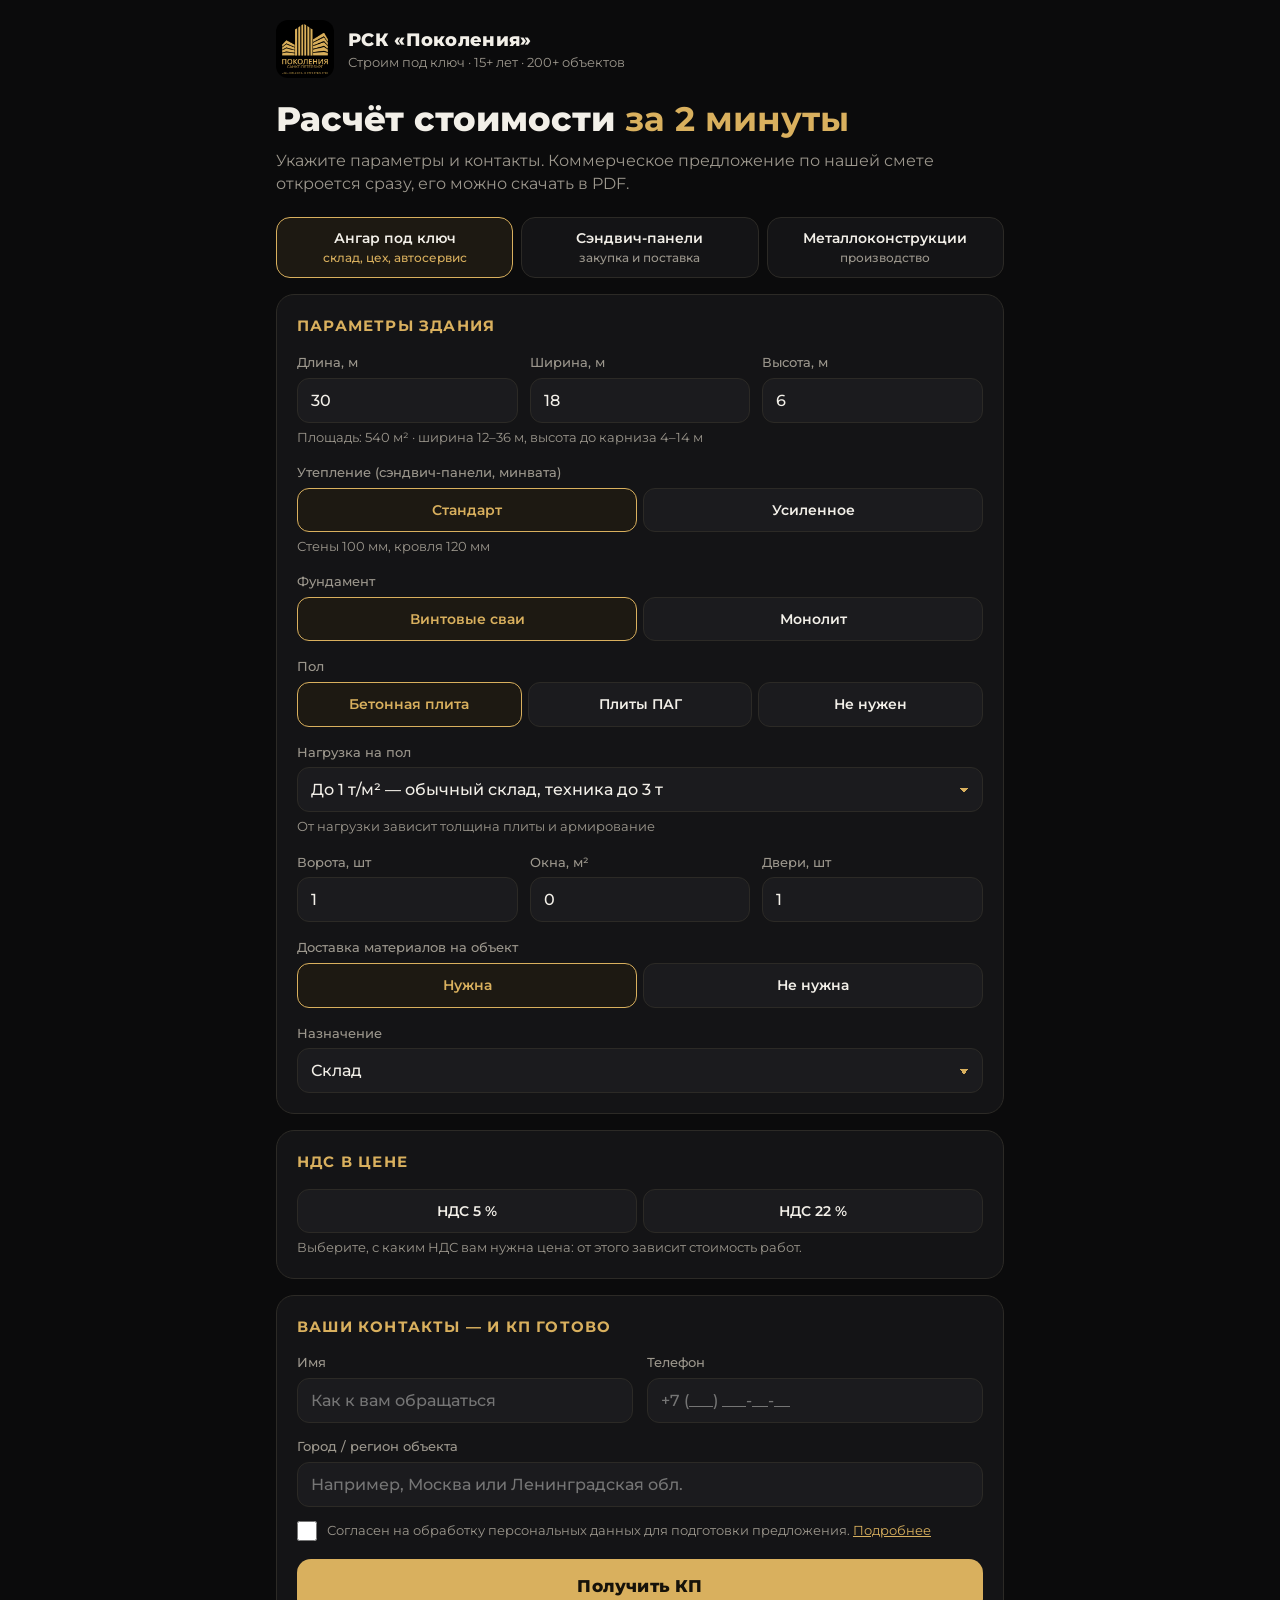
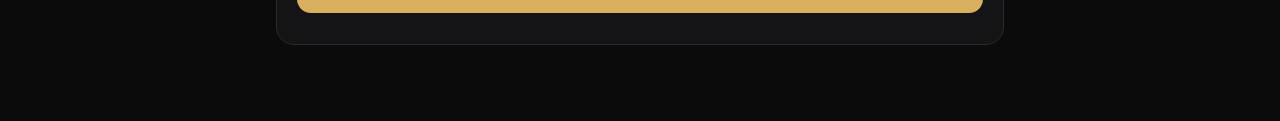
==== commit cd93da8e: "Quote calculator: client picks VAT (5/22 %) and floor load Both are written into the owner's spreads" ====
--- a/kp/index.html
+++ b/kp/index.html
@@ -69,6 +69,7 @@
 .btn:active{transform:translateY(1px)}
 .btn.ghost{background:transparent;color:var(--gold);border:1.5px solid var(--gold);font-size:15px;padding:14px}
 .err{color:var(--err);font-size:13px;margin-top:10px;min-height:1px}
+.seg.bad span{border-color:var(--err)}
 .hp{position:absolute;left:-5000px;opacity:0}
 .policy{font-size:12.5px;color:var(--mut);background:var(--card2);border-radius:12px;padding:12px;margin-top:10px}
 .hidden{display:none!important}
@@ -164,6 +165,14 @@
         <label><input type="radio" name="a_floor" value="нет"><span>Не нужен</span></label>
       </div>
     </div>
+    <div style="margin-top:16px" id="a_load_box"><label class="f">Нагрузка на пол</label>
+      <select id="a_load">
+        <option value="1">До 1 т/м² — обычный склад, техника до 3 т</option>
+        <option value="3">До 3 т/м² — стеллажи, погрузчики</option>
+        <option value="5">До 5 т/м² — тяжёлое производство, грузовики</option>
+      </select>
+      <div class="hint">От нагрузки зависит толщина плиты и армирование</div>
+    </div>
     <div class="grid3" style="margin-top:16px">
       <div><label class="f">Ворота, шт</label><input type="number" id="a_gates" value="1" min="0" max="30" inputmode="numeric"></div>
       <div><label class="f">Окна, м²</label><input type="number" id="a_win" value="0" min="0" max="2000" inputmode="numeric"></div>
@@ -250,6 +259,15 @@
   </section>
 
   <!-- ===== КОНТАКТЫ ===== -->
+  <section class="card">
+    <h2>НДС в цене</h2>
+    <div class="seg" id="vat_box">
+      <label><input type="radio" name="vat" value="5 %"><span>НДС 5 %</span></label>
+      <label><input type="radio" name="vat" value="22 %"><span>НДС 22 %</span></label>
+    </div>
+    <div class="hint">Выберите, с каким НДС вам нужна цена: от этого зависит стоимость работ.</div>
+  </section>
+
   <section class="card">
     <h2>Ваши контакты — и КП готово</h2>
     <div class="grid">
@@ -310,8 +328,10 @@
   $('a_area_hint').textContent = (L && W ? 'Площадь: ' + fmt(L*W) + ' м² · ' : '') + 'ширина 12–36 м, высота до карниза 4–14 м';
   const th = radio('p_type') === 'roof' ? [120,150] : [100,120], sel = $('p_th'), cur = sel.value;
   sel.innerHTML = th.map(t => '<option>'+t+'</option>').join(''); if (th.includes(+cur)) sel.value = cur;
+  $('a_load_box').classList.toggle('hidden', radio('a_floor') !== 'монолитная плита');
 }
 document.querySelectorAll('#form input, #form select').forEach(e => e.addEventListener('change', hints));
+document.querySelectorAll('input[name=vat]').forEach(e => e.addEventListener('change', () => $('vat_box').classList.remove('bad')));
 ['a_len','a_wid'].forEach(id => $(id).addEventListener('input', hints));
 $('pol_link').addEventListener('click', e => { e.preventDefault(); $('policy').classList.toggle('hidden'); });
 
@@ -319,9 +339,9 @@
   if (tab === 'angar') { const i = INS[radio('a_ins')]; return {
     L: num('a_len'), W: num('a_wid'), H: num('a_h'), wallThk: i[0], roofThk: i[1],
     fund: radio('a_fund'), floor: radio('a_floor'), gates: num('a_gates'), windows: num('a_win'), doors: num('a_doors'),
-    gutter: 'да', delivery: radio('a_deliv'), use: $('a_use').value }; }
-  if (tab === 'panel') return { type: radio('p_type'), thk: +$('p_th').value, area: num('p_area'), mont: radio('p_mont'), deliv: radio('p_deliv') };
-  return { kind: $('m_kind').value, t: num('m_t'), kmd: $('m_kmd').value, paint: radio('m_paint'), deliv: radio('m_deliv'), mont: radio('m_mont') };
+    gutter: 'да', delivery: radio('a_deliv'), use: $('a_use').value, floorLoad: +$('a_load').value, vat: radio('vat') }; }
+  if (tab === 'panel') return { type: radio('p_type'), thk: +$('p_th').value, area: num('p_area'), mont: radio('p_mont'), deliv: radio('p_deliv'), vat: radio('vat') };
+  return { kind: $('m_kind').value, t: num('m_t'), kmd: $('m_kmd').value, paint: radio('m_paint'), deliv: radio('m_deliv'), mont: radio('m_mont'), vat: radio('vat') };
 }
 function check(p){
   if (tab === 'angar') {
@@ -331,6 +351,7 @@
   }
   if (tab === 'panel' && (p.area < 10 || p.area > 100000)) return 'Площадь панелей — от 10 м².';
   if (tab === 'mk' && (p.t < 0.1 || p.t > 5000)) return 'Масса — от 0,1 т.';
+  if (!p.vat) { $('vat_box').classList.add('bad'); return 'Выберите НДС: 5 % или 22 %.'; }
   return '';
 }
 
